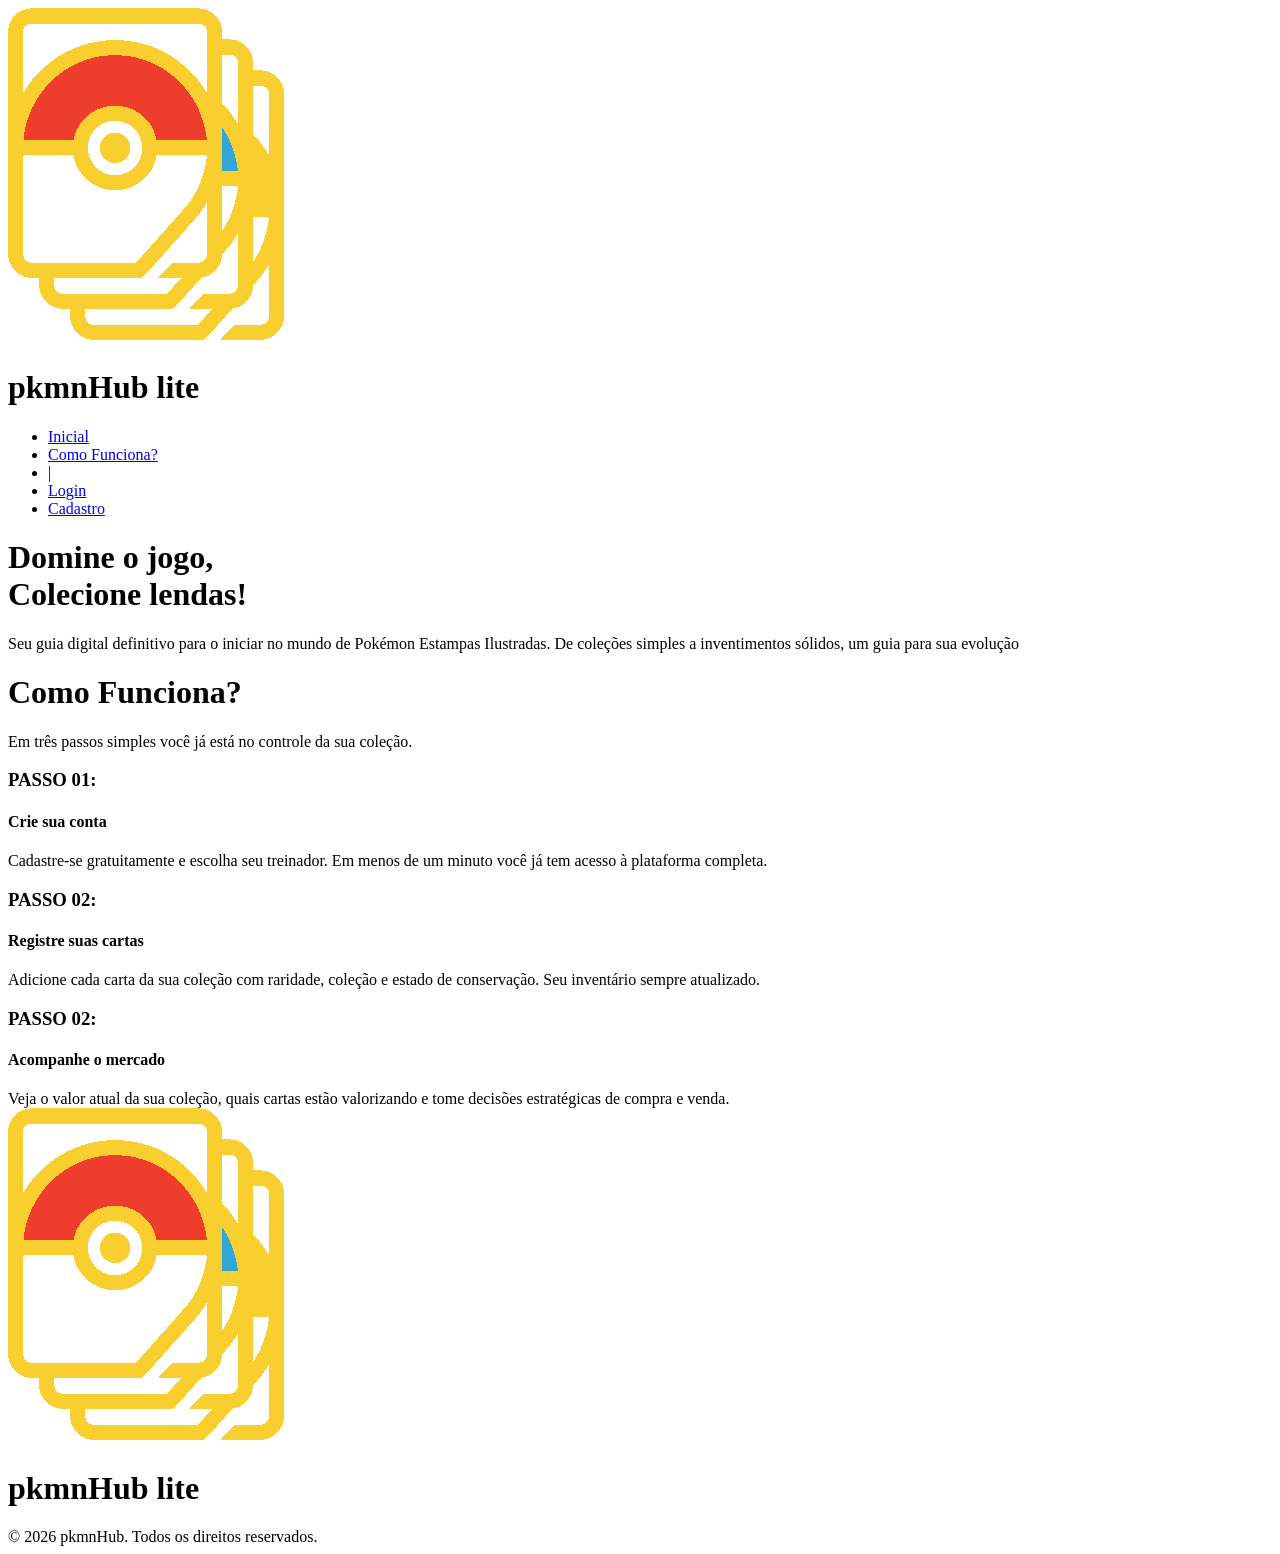
==== public/index.html @ 5f9d9ba3 "add: adaptando textos" ====
<!DOCTYPE html>
<html lang="en">

<head>
  <meta charset="UTF-8">
  <meta http-equiv="X-UA-Compatible" content="IE=edge">
  <meta name="viewport" content="width=device-width, initial-scale=1.0">

  <title>AquaTech | Página Inicial</title>

  <script src="./js/sessao.js"></script>

  <link rel="stylesheet" href="./css/estilo.css">
  <link rel="icon" href="./assets/icon/favicon2.ico">
  <link rel="preconnect" href="https://fonts.gstatic.com">
</head>

<body>
  <div class="header">
    <div class="container">
      <div class="logo">
        <img src="./assets/imgs/main/logo2.png" alt="">
        <h1 class="titulo">pkmnHub lite</h1>
      </div>
      <ul class="navbar">
        <li class="agora">
          <a href="#">Inicial</a>
        </li>
        <li>
          <a href="simulador.html">Como Funciona?</a>
        </li>
        <li>|</li>
        <li>
          <a href="login.html">Login</a>
        </li>
        <li>
          <a href="cadastro.html">Cadastro</a>
        </li>
      </ul>
    </div>
  </div>

  <div class="banner">
    <div class="container">
      <div class="titulo-banner">
        <h1>Domine o jogo, <br><span class="ballet">Colecione</span> lendas!</h1>
        <p>Seu guia digital definitivo para o iniciar no mundo de Pokémon Estampas Ilustradas.
          De coleções simples a inventimentos sólidos, um guia para sua evolução</p>
      </div>
    </div>
  </div>

  <div class="social">
    <h1>Como <span class="ballet">Funciona?</span></h1>
    <p>Em três passos simples você já está no controle da sua coleção.</p>
    <div class="container">
      <div class="box">
        <h3>PASSO 01:</h3>
        <h4>Crie sua conta</h4>
        <span>Cadastre-se gratuitamente e escolha seu treinador. Em menos de um minuto você já tem acesso à plataforma
          completa.</span>
      </div>
      <div class="box">
        <h3>PASSO 02:</h3>
        <h4>Registre suas cartas</h4>
        <span>Adicione cada carta da sua coleção com raridade, coleção e estado de conservação. Seu inventário sempre
          atualizado.</span>
      </div>
      <div class="box">
        <h3>PASSO 02:</h3>
        <h4>Acompanhe o mercado</h4>
        <span>Veja o valor atual da sua coleção, quais cartas estão valorizando e tome decisões estratégicas de compra e
          venda.</span>
      </div>
    </div>
  </div>

  <div class="footer">


    <div class="container">
      <div class="logo">
        <img src="./assets/imgs/main/logo2.png" alt="">
        <h1 class="titulo">pkmnHub lite</h1>
      </div>
      <span>© 2026 pkmnHub. Todos os direitos reservados.</span>
    </div>
  </div>
</body>

</html>
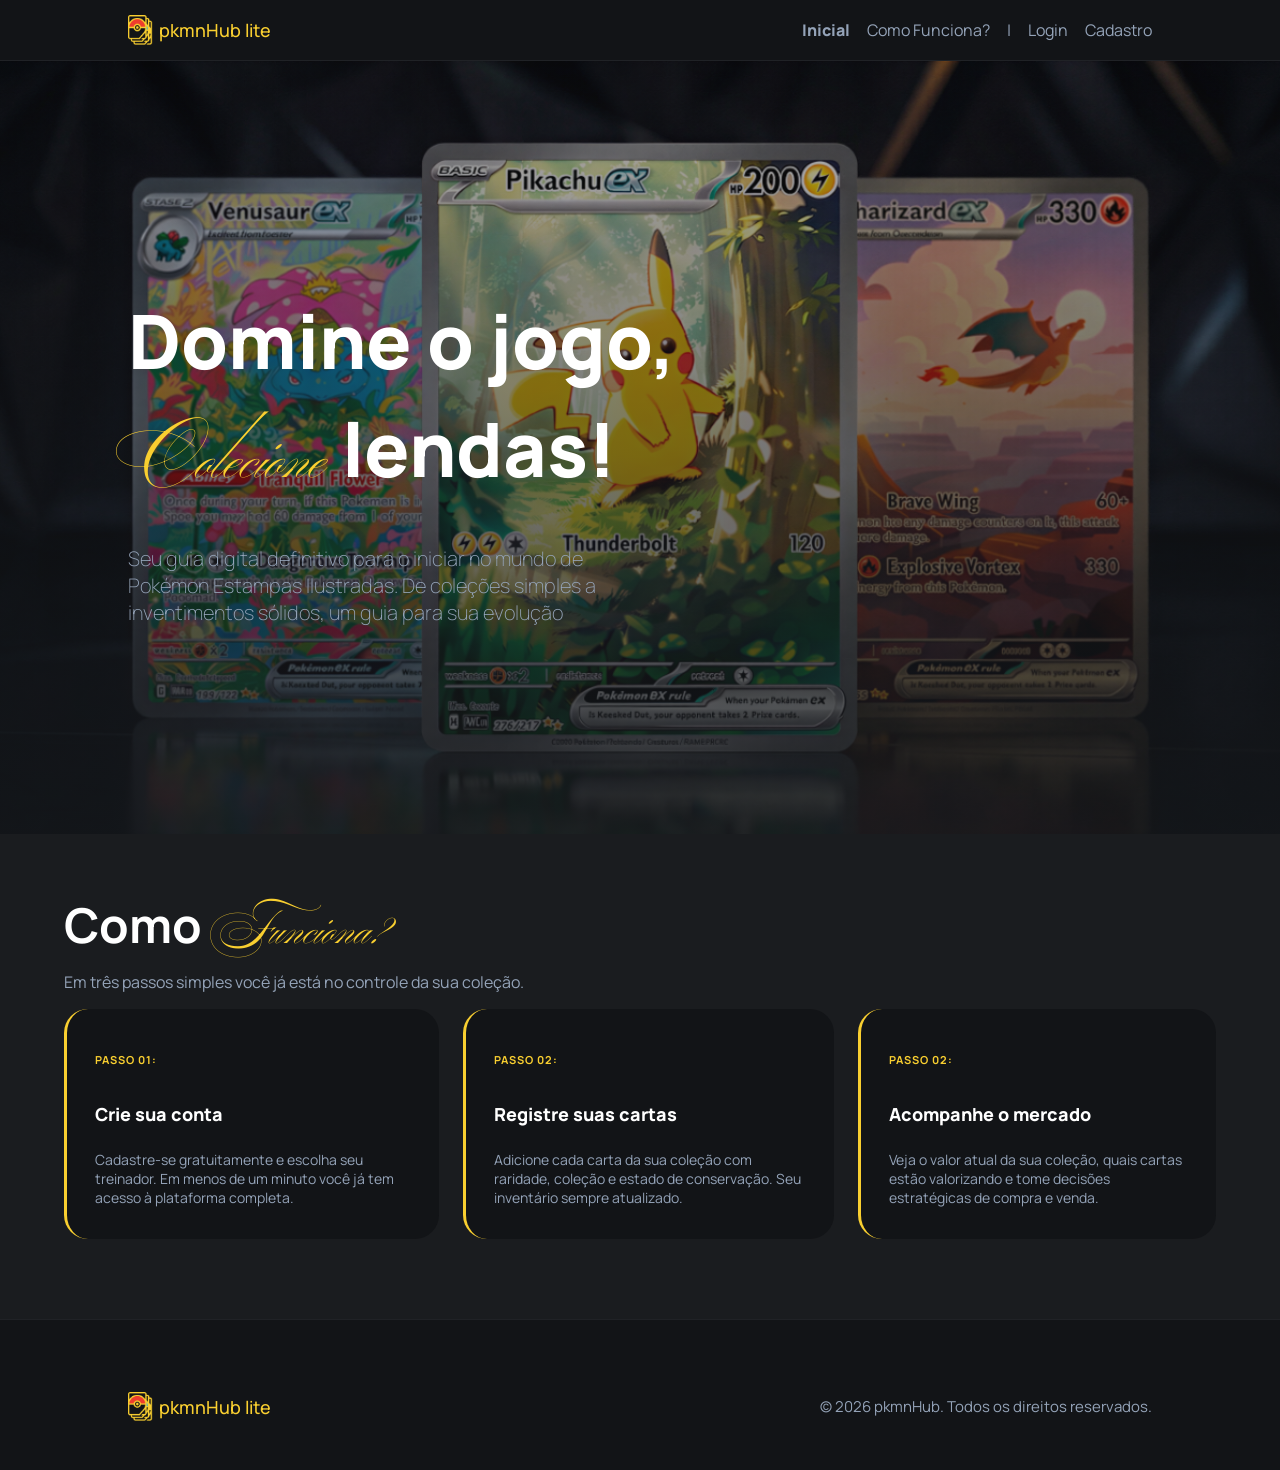
==== commit 3b98eaa7: "add: adequação do front-end para o tema" ====
--- a/public/index.html
+++ b/public/index.html
@@ -76,8 +76,6 @@
   </div>
 
   <div class="footer">
-
-
     <div class="container">
       <div class="logo">
         <img src="./assets/imgs/main/logo2.png" alt="">
--- a/public/css/estilo.css
+++ b/public/css/estilo.css
@@ -0,0 +1,464 @@
+@import url('https://fonts.googleapis.com/css2?family=Barlow:ital,wght@0,100;0,200;0,300;0,400;0,500;0,600;0,700;0,800;0,900;1,100;1,200;1,300;1,400;1,500;1,600;1,700;1,800;1,900&display=swap');
+
+@font-face {
+    font-family: 'Ballet';
+    src: url(../assets/fonts/Ballet/Ballet-Regular-VariableFont_opsz.ttf);
+    font-weight: 100 900;
+    font-style: normal;
+}
+
+@font-face {
+    font-family: 'Manrope';
+    src: url(../assets/fonts/Manrope/Manrope-VariableFont_wght.ttf);
+    font-weight: 100 900;
+    font-style: normal;
+}
+
+@font-face {
+    font-family: 'NotoSerif';
+    src: url(../assets/fonts/Noto_Serif/NotoSerif-VariableFont_wdth\,wght.ttf);
+    font-weight: 100 900;
+    font-style: normal;
+}
+
+.ballet {
+  font-family: 'Ballet', sans-serif;
+  color: #F9CF30;
+}
+
+body {
+  margin: 0;
+  padding: 0;
+  font-family: 'Manrope', sans-serif;
+  background-color: #121417;
+}
+
+:root {
+  --tamanho-header: 60px;
+  --tamanho-banner: calc(100vh - var(--tamanho-header) - var(--tamanho-footer) - 2px);
+  --tamanho-simulador: calc(100vh - var(--tamanho-header) - var(--tamanho-footer) - 2px);
+  --tamanho-login: calc(100vh - var(--tamanho-header) - var(--tamanho-footer) - 2px);
+  --tamanho-footer: 65px;
+}
+
+.container {
+  display: flex;
+  width: 80%;
+  margin: auto;
+}
+
+.header {
+  height: var(--tamanho-header);
+  border-bottom: 1px solid #202226;
+}
+
+.header .container {
+  justify-content: space-between;
+  align-items: center;
+  height: 100%;
+}
+
+.header a {
+  text-decoration: none;
+  color: #94a3b8;
+}
+
+.header img {
+  width: 25px;
+}
+
+.logo {
+  display: flex;
+    align-items: center;
+    gap: 6px;
+    font-weight: bold;
+}
+
+.logo img {
+  width: 25px;
+}
+
+.agora {
+  font-weight: 800;
+
+}
+
+.navbar {
+  width: 350px;
+  display: flex;
+  align-items: flex-end;
+  justify-content: space-between;
+  list-style: none;
+  color: #94a3b8;
+}
+
+.titulo {
+  color: #F9CF30;
+  width: fit-content;
+  font-weight: 500;
+  font-size: 18px;
+}
+
+.header h1 {
+  margin: 0;
+}
+
+/* BANNER */
+
+.banner {
+  height: var(--tamanho-banner);
+  color: white;
+  background-image: linear-gradient(#12141750, #16191dd0), url(../assets/imgs/main/background_home.webp);
+  background-size: cover;
+  background-position: center;
+}
+
+.banner .container {
+  justify-content: flex-start;
+  align-items: center;
+  height: 100%;
+}
+
+.banner .container p {
+  width: 50%;
+  margin: 0;
+  padding: 0;
+}
+
+.banner .container span {
+  font-weight: 800;
+}
+
+.titulo-banner h1 {
+  color: #ffffff;
+  width: fit-content;
+  font-weight: 900;
+  font-size: 75px;
+  margin: 20px 0 10px 0;
+}
+
+.titulo-banner p {
+  color: #94a3b8;
+  font-weight: 200;
+  font-size: 20px;
+  margin-bottom: 30px;
+}
+
+/* MISSÃO VISÃO VALORES */
+
+.social {
+  background-color: #1a1c1f;
+  display: flex;
+  flex-direction: column;
+  align-items: flex-start;
+  padding: 80px 5%;
+}
+
+.social h1 {
+  font-size: 3rem;
+  color: #fff;
+  font-weight: bold;
+  margin-bottom: -25px;
+  margin-top: -25px;
+}
+
+.social p {
+  color: #94a3b8;
+}
+
+
+.social .container {
+  justify-content: center;
+  display: flex;
+  gap: 24px;
+  width: 100%;
+}
+
+.box img {
+  width: 170px;
+}
+
+.social .container .boxes {
+  display: flex;
+  justify-content: space-between;
+  width: 100%;
+  padding: 30px 0;
+}
+
+.boxes {
+  gap: 24px;
+}
+
+.social p {
+  text-align: center;
+}
+
+.box {
+  display: flex;
+  flex-direction: column;
+  align-items: flex-start;
+  background-color: #121417;
+  color: #fff;
+  border-radius: 24px;
+  padding: 32px 28px;
+  border-left: 3px solid #F9CF30;
+}
+
+.box h3 {
+  font-size: 11px;
+  font-weight: 700;
+  letter-spacing: 1px;
+  color: #F9CF30;
+}
+
+.box h4 {
+  font-size: 18px;
+  font-weight: 800;
+}
+
+.box span {
+  font-size: 14px;
+  color: #94a3b8;
+}
+
+
+/* FOOTER */
+
+.footer {
+  background-color: #121417;
+  border-top: 1px solid #202226;
+  height: 150px;
+  color: #fff;
+  display: flex;
+  font-size: 15px;
+  margin: 0;
+  padding: 0;
+  justify-content: center;
+}
+
+.footer .container {
+    display: flex;
+    justify-content: space-between;
+    align-items: center;
+    padding-top: 24px;
+    flex-wrap: wrap;
+    gap: 10px;
+    color: #94a3b8;
+    margin: 0;
+}
+
+.footer .container .version {
+  font-size: 12px;
+}
+
+/* LOGIN */
+
+.login {
+  height: var(--tamanho-login);
+  background-image: linear-gradient(#12141750, #16191dd0), url('../assets/imgs/main/background_home.webp');
+  background-size: cover;
+  background-position: center;
+}
+
+.login .container {
+  justify-content: center;
+  align-items: center;
+  height: 100%;
+}
+
+.card {
+  width: 50%;
+  background-color: #121417;
+  border-radius: 10px;
+  display: flex;
+  align-items: center;
+  justify-content: space-evenly;
+  color: #F9CF30;
+  flex-direction: column;
+  height: fit-content;
+  padding: 20px 0;
+}
+
+.card h2 {
+  margin: 0;
+  font-size: 30px;
+}
+
+.formulario {
+  display: flex;
+  height: 90%;
+  width: 80%;
+  justify-content: space-around;
+  flex-direction: column;
+}
+
+.formulario span {
+  font-size: 15px;
+  font-weight: 800;
+}
+
+.formulario input {
+    border: 1px solid #202226;
+  background-color: #1a1c1f;
+
+  text-align: center;
+  border-radius: 10px;
+  margin: 0;
+}
+
+.formulario select {
+  border: 1px solid #202226;
+  background-color: #1a1c1f;
+  color: gray;
+  height: 36px;
+  text-align: center;
+  border-radius: 10px;
+  margin: 0;
+}
+
+.campo {
+  display: flex;
+  flex-direction: column;
+  justify-content: start;
+  padding: 5px 0;
+}
+
+.botao {
+  cursor: pointer;
+  border: 0;
+  border-radius: 5px;
+  font-weight: 600;
+  font-size: 18px;
+  color: #121417;
+  background-color: #F9CF30;
+  width: 120px;
+  height: 30px;
+  align-self: center;
+  margin-top: 20px;
+}
+
+.loading-div {
+  width: 50px;
+  display: none;
+}
+
+.loading-div img {
+  height: 50px;
+  width: 50px;
+}
+
+#div_erros_login {
+  display: none
+}
+
+/* FORMULARIO */
+
+.alerta_erro{
+  display: flex;
+  justify-content: flex-end;
+}
+
+.card_erro {
+  display: none;
+  background-color: #fff;
+  color: black;
+  width: 230px;
+  position: fixed;
+  border-radius: 4px;
+  border: #ED145B 3px solid;
+  padding: 10px;
+  margin-right: 10%;
+}
+
+.card_erro #mensagem_erro{
+  font-weight: 500;
+  font-size: 20px;
+}
+
+.formulario .tipo_campo {
+  font-size: 20px;
+  font-weight: 600 !important;
+}
+
+.formulario {
+  display: flex;
+  flex-direction: column;
+}
+
+input {
+  margin-bottom: 10px;
+  padding: 10px;
+  text-align: center;
+  border-radius: 10px;
+  color: #fff;
+}
+
+.loading-div {
+  width: 50px;
+  margin: auto;
+  display: none;
+}
+
+.loading-div img {
+  height: 50px;
+  width: 50px;
+}
+
+/* SIMULADOR */
+
+.simulador {
+  color: white;
+}
+
+.simulador .container {
+  flex-direction: column;
+  overflow: scroll; 
+  height: var(--tamanho-simulador);
+}
+
+/* ALERTA */
+
+#alerta {
+  position: absolute;
+  right: 0;
+  bottom: 0;
+}
+
+.mensagem-alarme {
+  background-color: white;
+  border-radius: 5px;
+  width: 300px;
+  height: 80px;
+  margin: 10px;
+  padding: 10px 0;
+  display: flex;
+  justify-content: space-evenly;
+  align-items: center;
+}
+
+.mensagem-alarme h3 {
+  font-size: 14px;
+  margin: 0;
+}
+
+.mensagem-alarme .informacao {
+  width: 66%;
+}
+
+.alarme-sino {
+  width: 48px;
+  height: 48px;
+  animation-name: bell;
+  animation-duration: 4s;
+  background-image: url('https://cdn-icons-png.flaticon.com/512/1157/1157000.png');
+  background-size: cover;
+  animation-iteration-count: infinite;
+}
+
+@keyframes bell {
+  0%   {transform: rotate(25deg)}
+  25%  {transform: rotate(-25deg)}
+  50%  {transform: rotate(25deg)}
+  75%  {transform: rotate(-25deg)}
+  100% {transform: rotate(25deg)}
+}
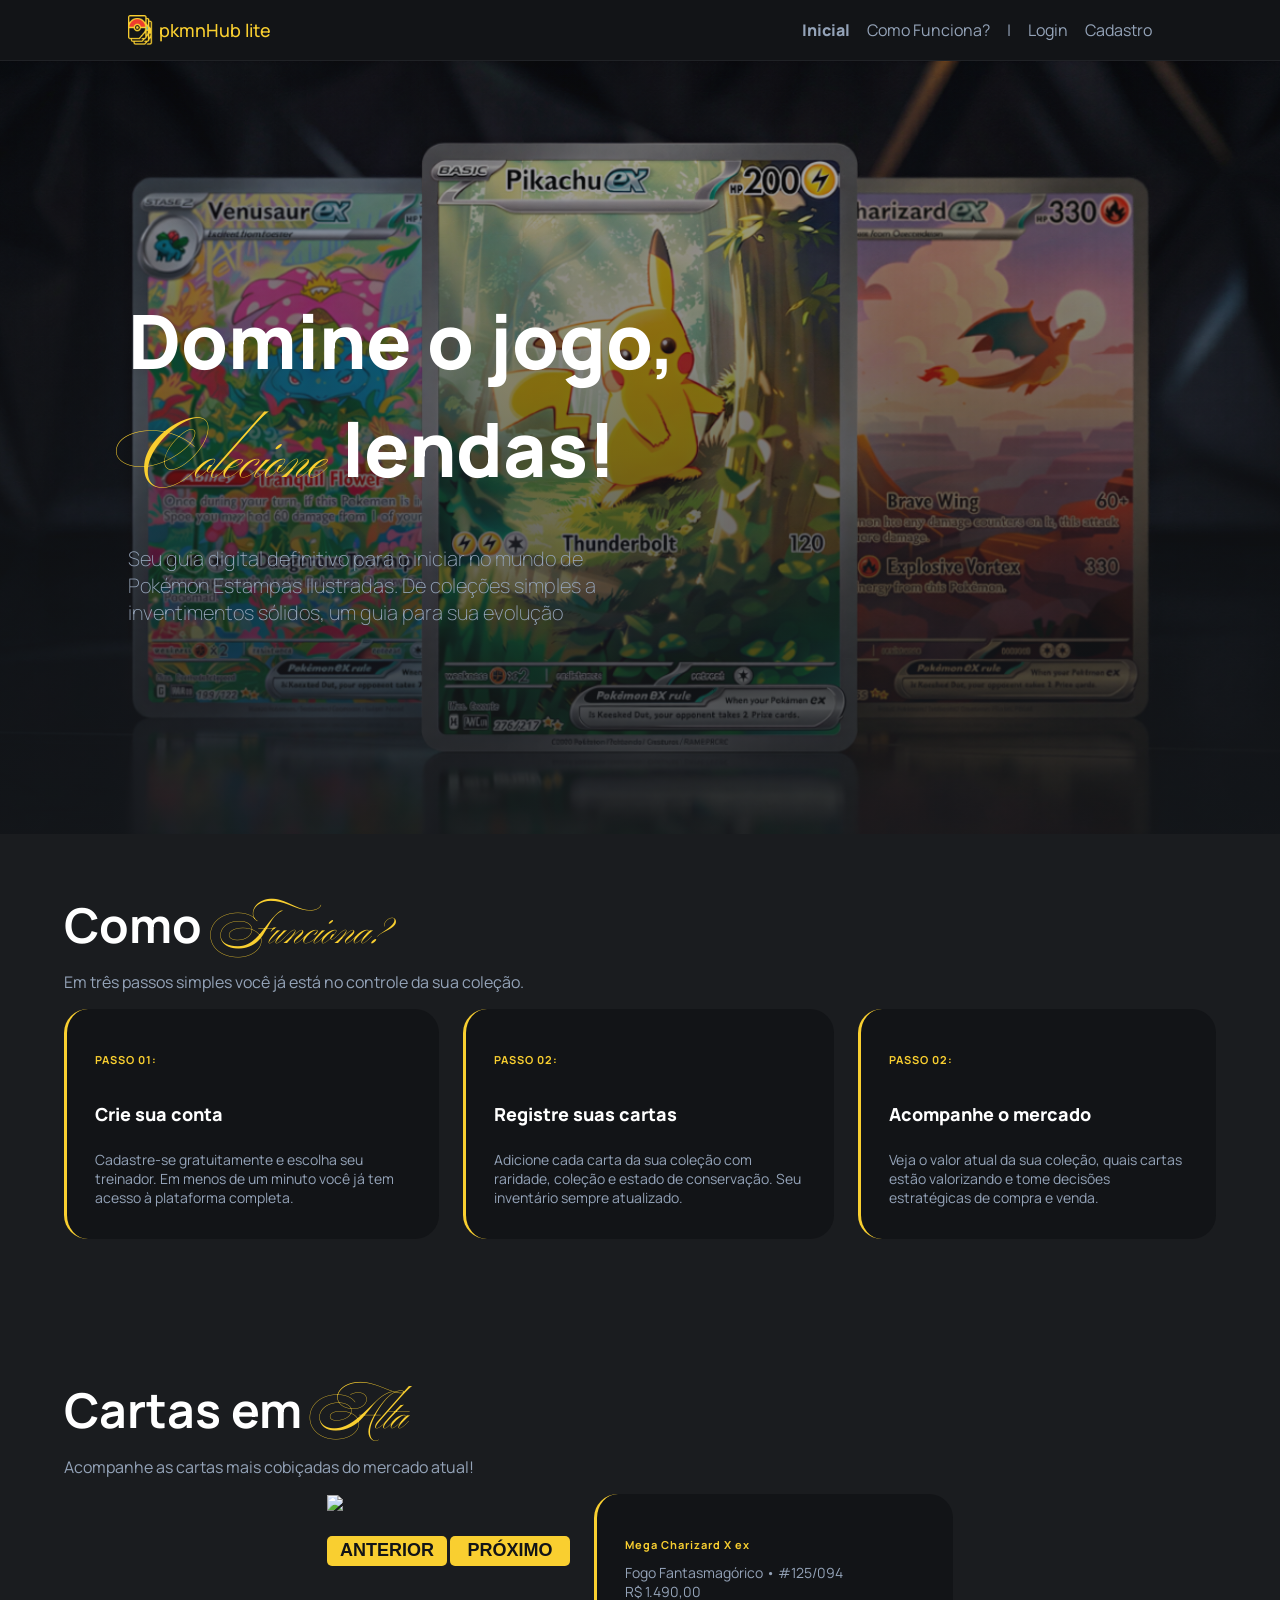
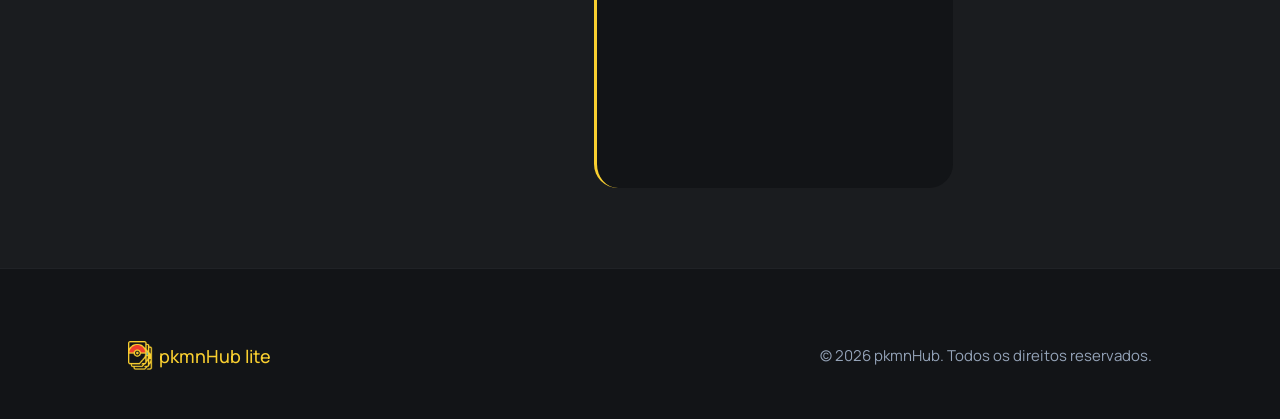
==== commit ab489783: "add: sessão de cartas em alta com carrossel e chartjs (mocado)" ====
--- a/public/index.html
+++ b/public/index.html
@@ -15,7 +15,7 @@
   <link rel="preconnect" href="https://fonts.gstatic.com">
 </head>
 
-<body>
+<body onload="renderizarGrafico()">
   <div class="header">
     <div class="container">
       <div class="logo">
@@ -75,6 +75,30 @@
     </div>
   </div>
 
+  <div class="social social--alternativo">
+    <h1>Cartas em <span class="ballet">Alta</span></h1>
+    <p>Acompanhe as cartas mais cobiçadas do mercado atual!</p>
+    <div class="container">
+      <div class="wrapper">
+        <img src="https://images.scrydex.com/pokemon/me2-125/large" style="width: 270px;">
+        <div class="row">
+          <button class="botao botao--destaque">ANTERIOR</button>
+          <button class="botao botao--destaque">PRÓXIMO</button>
+        </div>
+      </div>
+      <div class="box box--destaque">
+        <!-- <h3>PASSO 02:</h3> -->
+        <h3>Mega Charizard X ex</h3>
+        <span class="texto">Fogo Fantasmagórico • #125/094</span>
+        <span class="preco">R$ 1.490,00</span>
+
+        <div class="chart-wrapper">
+          <canvas id="myChart"></canvas>
+        </div>
+      </div>
+    </div>
+  </div>
+
   <div class="footer">
     <div class="container">
       <div class="logo">
@@ -86,4 +110,68 @@
   </div>
 </body>
 
-</html>+</html>
+
+<script src="https://cdn.jsdelivr.net/npm/chart.js"></script>
+
+<script>
+  let meuGraficoLinhas = null;
+  let labelsLinha = ['jan', 'fev', 'mar', 'abr', 'maio', 'jun'];
+  let dadoslinha = [804.98, 947.75, 1061.55, 1276.15, 1270.44, 1542.56];
+
+  let cartas = {
+    '1': {
+      'nome': 'Mega Charizard X ex',
+      'imagem': 'https://images.scrydex.com/pokemon/me2-125/large',
+      'historico': [804.98, 947.75, 1061.55, 1276.15, 1270.44, 1542.56],
+      'infos': 'Fogo Fantasmagórico • #125/094'
+    },
+
+
+  }
+
+  function renderizarGrafico() {
+    const ctx = document.getElementById('myChart').getContext('2d');
+    meuGraficoLinhas = new Chart(ctx, {
+      type: 'line',
+      data: {
+        labels: labelsLinha,
+        datasets: [{
+          label: 'Valor da Coleção',
+          data: dadoslinha,
+          borderColor: '#F9CF30',
+          tension: 0.5,
+          pointRadius: 0,
+          pointHoverRadius: 5,
+          borderWidth: 3
+        }]
+      },
+      options: {
+        responsive: true,
+        maintainAspectRatio: false,
+        interaction: { mode: 'index', intersect: false },
+        plugins: {
+          legend: {
+            display: true,
+            position: 'top',
+            align: 'end',
+            labels: { color: '#808fa5', usePointStyle: false, boxWidth: 4, boxHeight: 4 }
+          }
+        },
+        scales: {
+          x: { ticks: { color: '#808fa5' }, grid: { color: 'rgba(255,255,255,0.08)' } },
+          y: {
+            ticks: {
+              color: '#808fa5',
+              callback: function (value) { return 'R$ ' + value.toLocaleString('pt-BR'); }
+            },
+            grid: { color: 'rgba(255,255,255,0.08)' }
+          }
+        }
+      }
+    });
+  }
+
+  renderizarGrafico();
+
+</script>
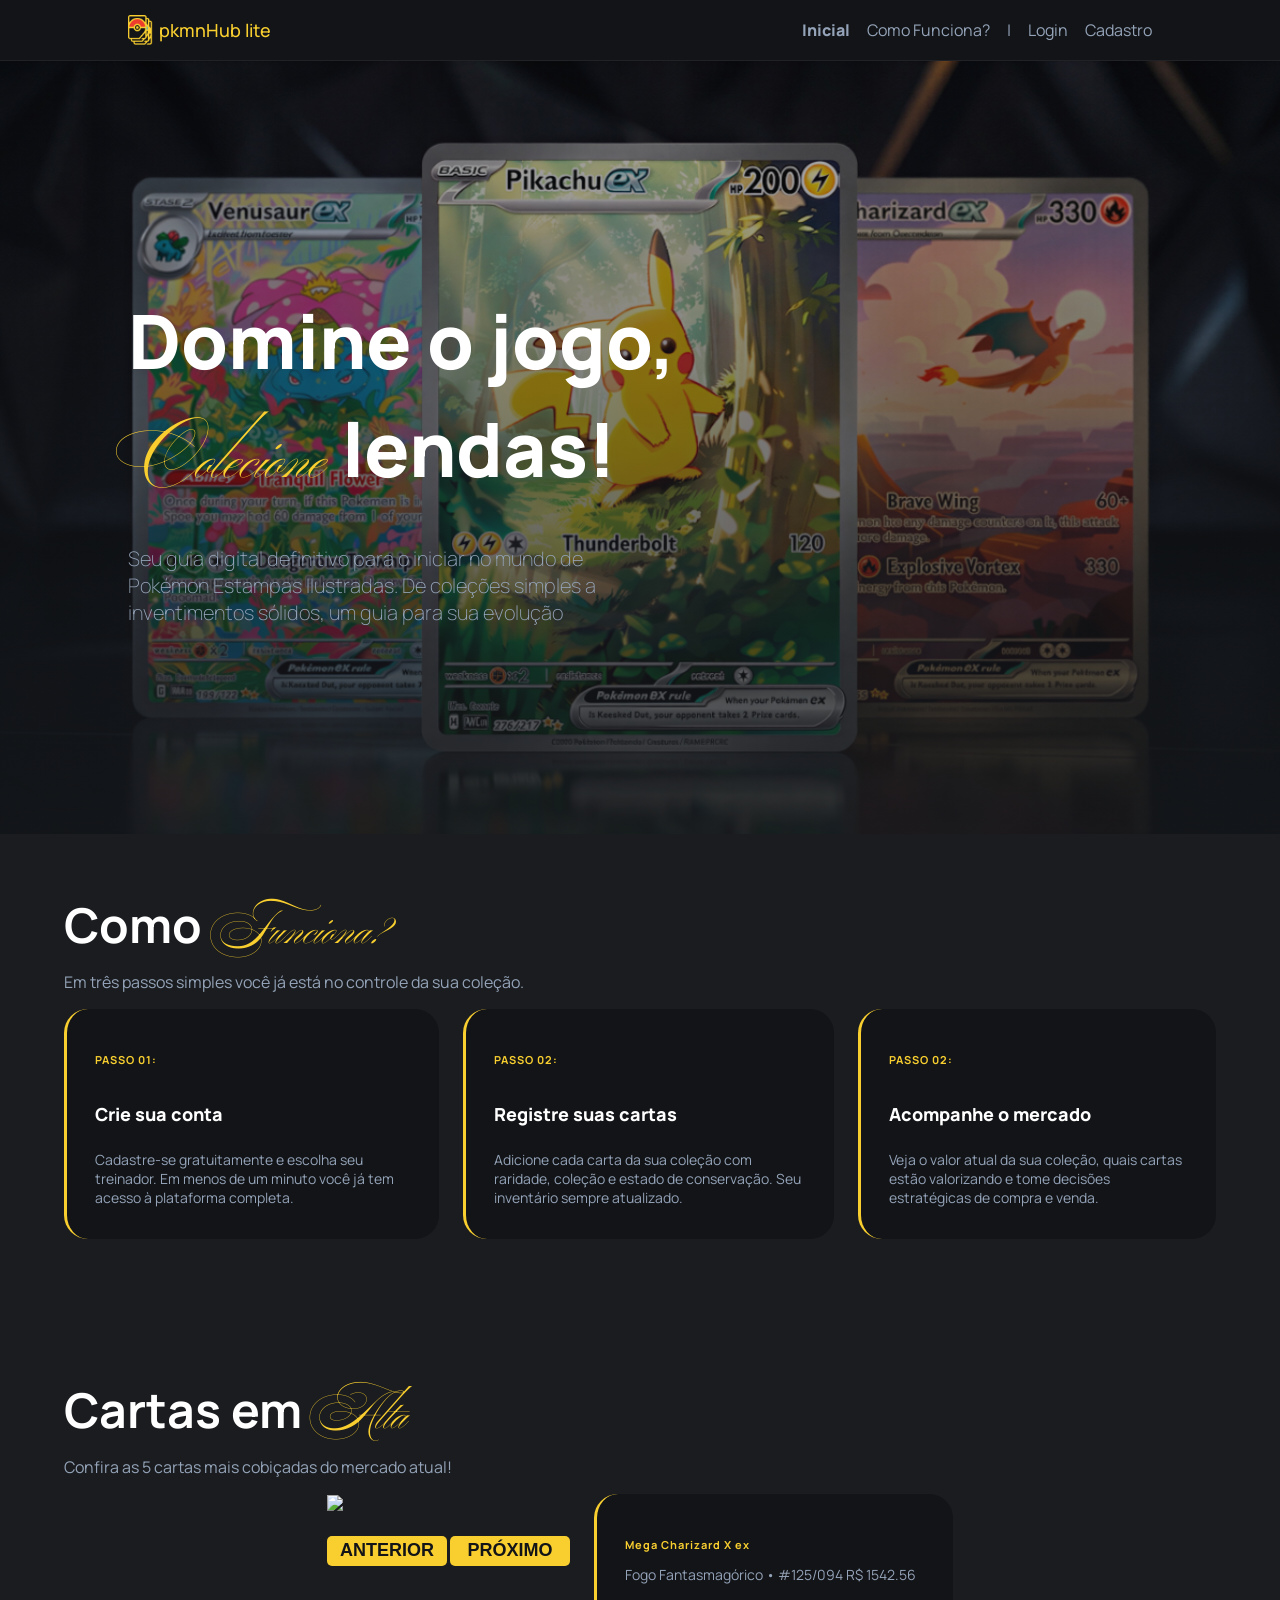
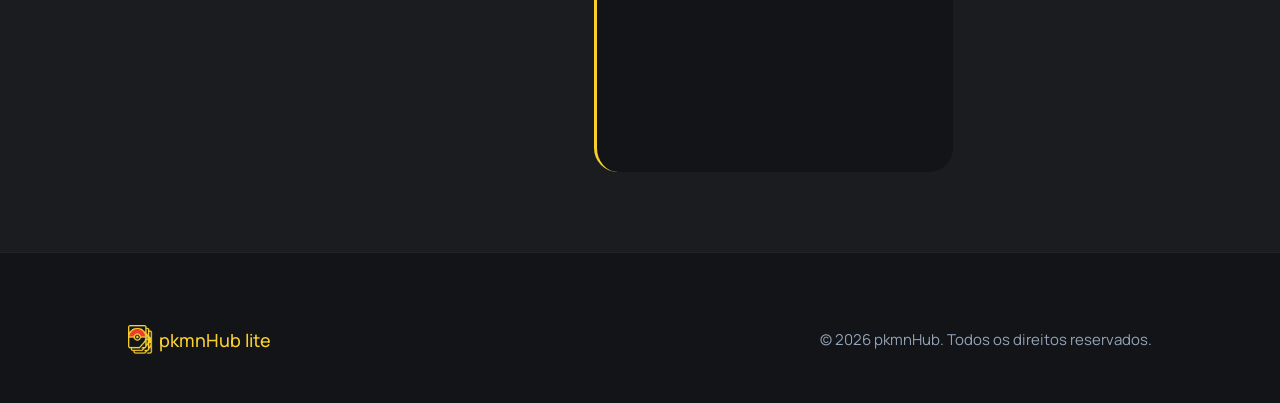
==== commit 8a8833dc: "fix: js index, gráfico e botões do carrossel funcionais" ====
--- a/public/index.html
+++ b/public/index.html
@@ -6,12 +6,12 @@
   <meta http-equiv="X-UA-Compatible" content="IE=edge">
   <meta name="viewport" content="width=device-width, initial-scale=1.0">
 
-  <title>AquaTech | Página Inicial</title>
+  <title>pkmnHub lite | Página Inicial</title>
 
   <script src="./js/sessao.js"></script>
 
   <link rel="stylesheet" href="./css/estilo.css">
-  <link rel="icon" href="./assets/icon/favicon2.ico">
+  <link rel="icon" href="./assets/imgs/main/logo2.png">
   <link rel="preconnect" href="https://fonts.gstatic.com">
 </head>
 
@@ -53,23 +53,29 @@
   <div class="social">
     <h1>Como <span class="ballet">Funciona?</span></h1>
     <p>Em três passos simples você já está no controle da sua coleção.</p>
+    <div class="line"></div>
     <div class="container">
       <div class="box">
-        <h3>PASSO 01:</h3>
+        <h3 class="passo">PASSO 01:</h3>
         <h4>Crie sua conta</h4>
-        <span>Cadastre-se gratuitamente e escolha seu treinador. Em menos de um minuto você já tem acesso à plataforma
+        <span class="texto">Cadastre-se gratuitamente e escolha seu treinador. Em menos de um minuto você já tem acesso
+          à plataforma
           completa.</span>
       </div>
+
       <div class="box">
-        <h3>PASSO 02:</h3>
+        <h3 class="passo">PASSO 02:</h3>
         <h4>Registre suas cartas</h4>
-        <span>Adicione cada carta da sua coleção com raridade, coleção e estado de conservação. Seu inventário sempre
+        <span class="texto">Adicione cada carta da sua coleção com raridade, coleção e estado de conservação. Seu
+          inventário sempre
           atualizado.</span>
       </div>
+
       <div class="box">
-        <h3>PASSO 02:</h3>
+        <h3 class="passo">PASSO 02:</h3>
         <h4>Acompanhe o mercado</h4>
-        <span>Veja o valor atual da sua coleção, quais cartas estão valorizando e tome decisões estratégicas de compra e
+        <span class="texto">Veja o valor atual da sua coleção, quais cartas estão valorizando e tome decisões
+          estratégicas de compra e
           venda.</span>
       </div>
     </div>
@@ -77,20 +83,25 @@
 
   <div class="social social--alternativo">
     <h1>Cartas em <span class="ballet">Alta</span></h1>
-    <p>Acompanhe as cartas mais cobiçadas do mercado atual!</p>
+    <p>Confira as 5 cartas mais cobiçadas do mercado atual!</p>
+    <div class="line"></div>
     <div class="container">
       <div class="wrapper">
-        <img src="https://images.scrydex.com/pokemon/me2-125/large" style="width: 270px;">
+        <img id="destaque_imagem" src="https://images.scrydex.com/pokemon/me2-125/large" style="width: 270px;">
+        <div class="row" id="destaque_posicao" style="width: fit-content;">
+        </div>
         <div class="row">
-          <button class="botao botao--destaque">ANTERIOR</button>
-          <button class="botao botao--destaque">PRÓXIMO</button>
-        </div>
-      </div>
+          <button class="botao botao--destaque" onclick="destaqueAnterior()">ANTERIOR</button>
+          <button class="botao botao--destaque" onclick="proximoDestaque()">PRÓXIMO</button>
+        </div>
+      </div>
+
       <div class="box box--destaque">
-        <!-- <h3>PASSO 02:</h3> -->
-        <h3>Mega Charizard X ex</h3>
-        <span class="texto">Fogo Fantasmagórico • #125/094</span>
-        <span class="preco">R$ 1.490,00</span>
+        <div class="infos">
+          <h3 id="destaque_nome" class="nome-destaque"></h3>
+          <span id="destaque_info" class="texto"></span>
+          <span id="destaque_preco" class="preco"></span>
+        </div>
 
         <div class="chart-wrapper">
           <canvas id="myChart"></canvas>
@@ -102,7 +113,7 @@
   <div class="footer">
     <div class="container">
       <div class="logo">
-        <img src="./assets/imgs/main/logo2.png" alt="">
+        <img src="./assets/imgs/main/logo2.png">
         <h1 class="titulo">pkmnHub lite</h1>
       </div>
       <span>© 2026 pkmnHub. Todos os direitos reservados.</span>
@@ -115,30 +126,95 @@
 <script src="https://cdn.jsdelivr.net/npm/chart.js"></script>
 
 <script>
-  let meuGraficoLinhas = null;
-  let labelsLinha = ['jan', 'fev', 'mar', 'abr', 'maio', 'jun'];
-  let dadoslinha = [804.98, 947.75, 1061.55, 1276.15, 1270.44, 1542.56];
-
   let cartas = {
-    '1': {
+    '0': {
       'nome': 'Mega Charizard X ex',
       'imagem': 'https://images.scrydex.com/pokemon/me2-125/large',
       'historico': [804.98, 947.75, 1061.55, 1276.15, 1270.44, 1542.56],
-      'infos': 'Fogo Fantasmagórico • #125/094'
-    },
-
-
-  }
+      'infos': 'Fogo Fantasmagórico • #125/094',
+      'posicao': `
+          <div class="div-circulo div-circulo--ativo" onclick="destaqueEspecifico(0)"></div>
+          <div class="div-circulo" onclick="destaqueEspecifico(1)"></div>
+          <div class="div-circulo" onclick="destaqueEspecifico(2)"></div>
+          <div class="div-circulo" onclick="destaqueEspecifico(3)"></div>
+          <div class="div-circulo" onclick="destaqueEspecifico(4)"></div>`
+    },
+    '1': {
+      'nome': 'Eevee',
+      'imagem': 'https://images.scrydex.com/pokemon/sv6-188/large',
+      'historico': [195.46, 209.81, 227.2, 263.97, 336.74, 350.50],
+      'infos': 'Máscaras do Crepúsculo • #188/167',
+      'posicao': `
+          <div class="div-circulo" onclick="destaqueEspecifico(0)"></div>
+          <div class="div-circulo div-circulo--ativo" onclick="destaqueEspecifico(1)"></div>
+          <div class="div-circulo" onclick="destaqueEspecifico(2)"></div>
+          <div class="div-circulo" onclick="destaqueEspecifico(3)"></div>
+          <div class="div-circulo" onclick="destaqueEspecifico(4)"></div>`
+    },
+    '2': {
+      'nome': 'Psyduck',
+      'imagem': 'https://images.scrydex.com/pokemon/me2pt5-226/large',
+      'historico': [258.77, 148.75, 131.70, 158.64, 224.84, 229.00],
+      'infos': 'Heróis Excelsos • #226/217',
+      'posicao': `
+          <div class="div-circulo" onclick="destaqueEspecifico(0)"></div>
+          <div class="div-circulo" onclick="destaqueEspecifico(1)"></div>
+          <div class="div-circulo div-circulo--ativo" onclick="destaqueEspecifico(2)"></div>
+          <div class="div-circulo" onclick="destaqueEspecifico(3)"></div>
+          <div class="div-circulo" onclick="destaqueEspecifico(4)"></div>`
+    },
+    '3': {
+      'nome': 'Pikachu ex',
+      'imagem': 'https://images.scrydex.com/pokemon/me2pt5-276/large',
+      'historico': [1564.72, 1178.92, 1180.08, 2011.82, 3032.40, 2798.90],
+      'infos': 'Heróis Excelsos • #276/217',
+      'posicao': `
+          <div class="div-circulo" onclick="destaqueEspecifico(0)"></div>
+          <div class="div-circulo" onclick="destaqueEspecifico(1)"></div>
+          <div class="div-circulo" onclick="destaqueEspecifico(2)"></div>
+          <div class="div-circulo div-circulo--ativo" onclick="destaqueEspecifico(3)"></div>
+          <div class="div-circulo" onclick="destaqueEspecifico(4)"></div>`
+    },
+    '4': {
+      'nome': 'Mega Gengar ex',
+      'imagem': 'https://images.scrydex.com/pokemon/me2pt5-284/large',
+      'historico': [1783.20, 1816.39, 1149.16, 1770.07, 2462.38, 2499.90],
+      'infos': 'Heróis Excelsos • #284/217',
+      'posicao': `
+          <div class="div-circulo" onclick="destaqueEspecifico(0)"></div>
+          <div class="div-circulo" onclick="destaqueEspecifico(1)"></div>
+          <div class="div-circulo" onclick="destaqueEspecifico(2)"></div>
+          <div class="div-circulo" onclick="destaqueEspecifico(3)"></div>
+          <div class="div-circulo div-circulo--ativo" onclick="destaqueEspecifico(4)"></div>`
+    }
+  }
+
+  let graficoDestaque = null;
+  let contadorDestaque = 0;
+  let labelsLinha = ['jan', 'fev', 'mar', 'abr', 'maio', 'jun'];
 
   function renderizarGrafico() {
+    let cartaAtual = cartas[`${contadorDestaque}`];
+    document.getElementById('destaque_imagem').src = cartaAtual['imagem'];
+    document.getElementById('destaque_nome').innerHTML = cartaAtual['nome'];
+    document.getElementById('destaque_info').innerHTML = cartaAtual['infos'];
+    document.getElementById('destaque_posicao').innerHTML = cartaAtual['posicao'];
+
+    let ultimoPreco = cartaAtual['historico'][cartaAtual['historico'].length - 1];
+    document.getElementById('destaque_preco').innerHTML = 'R$ ' + ultimoPreco;
+
+    if (graficoDestaque) {
+      graficoDestaque.destroy();
+    }
+
     const ctx = document.getElementById('myChart').getContext('2d');
-    meuGraficoLinhas = new Chart(ctx, {
+    graficoDestaque = new Chart(ctx, {
       type: 'line',
       data: {
         labels: labelsLinha,
         datasets: [{
-          label: 'Valor da Coleção',
-          data: dadoslinha,
+          label: 'Valor de mercado:',
+          data: cartaAtual['historico'],
           borderColor: '#F9CF30',
           tension: 0.5,
           pointRadius: 0,
@@ -172,6 +248,26 @@
     });
   }
 
-  renderizarGrafico();
-
+  function destaqueAnterior() {
+    if (contadorDestaque == 0) {
+      contadorDestaque = 4;
+    } else {
+      contadorDestaque--;
+    }
+    renderizarGrafico();
+  }
+
+  function proximoDestaque() {
+    if (contadorDestaque == 4) {
+      contadorDestaque = 0;
+    } else {
+      contadorDestaque++;
+    }
+    renderizarGrafico();
+  }
+
+  function destaqueEspecifico(numero) {
+    contadorDestaque = numero;
+    renderizarGrafico();
+  }
 </script>
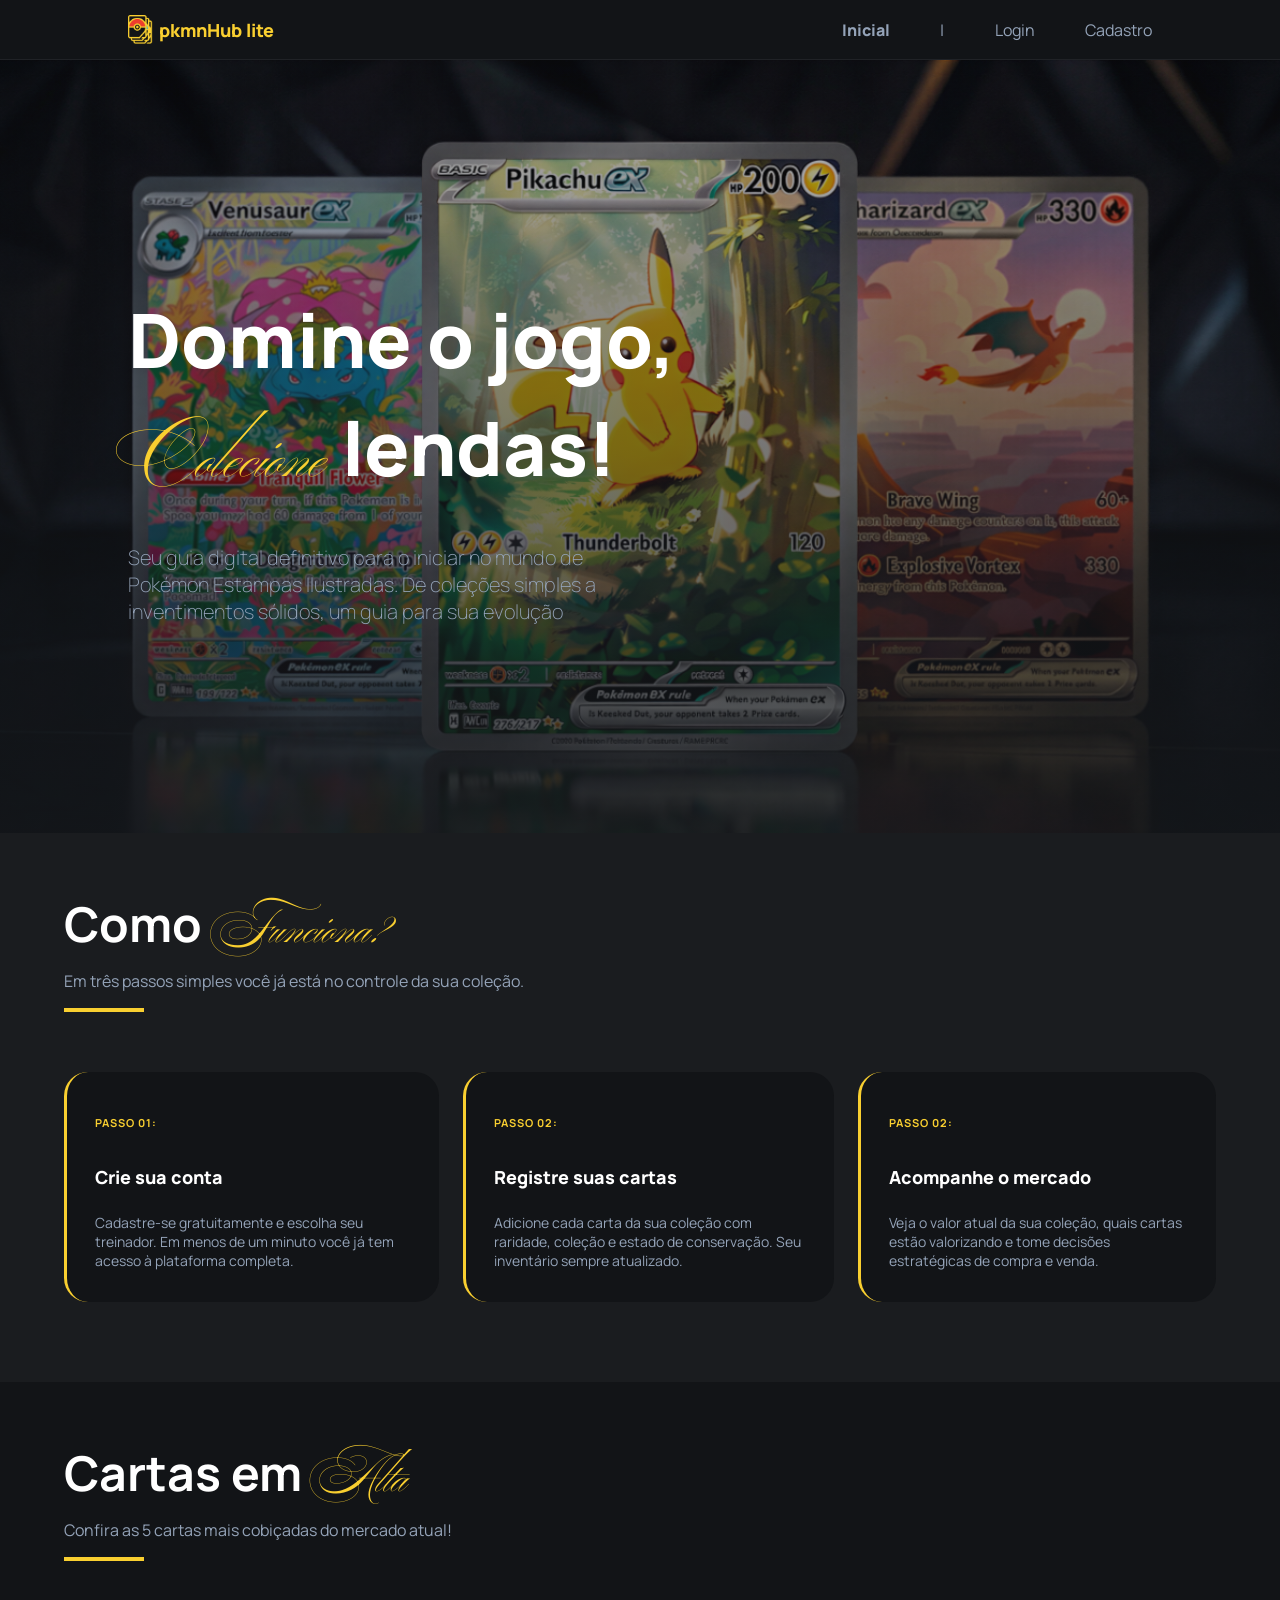
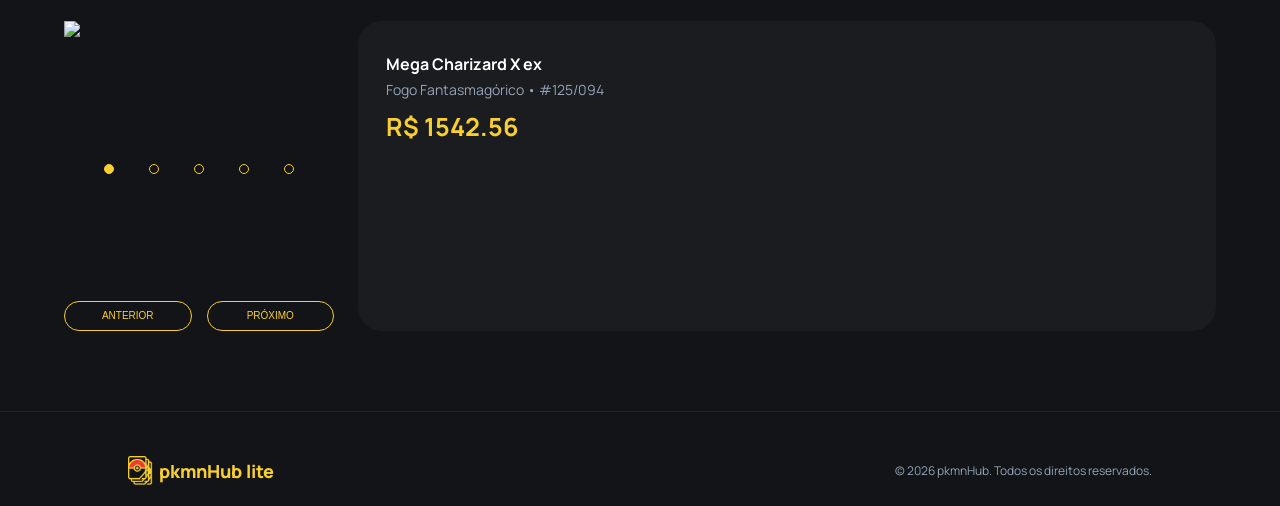
==== commit 4800bf99: "del: removida página de simulador" ====
--- a/public/index.html
+++ b/public/index.html
@@ -25,9 +25,6 @@
       <ul class="navbar">
         <li class="agora">
           <a href="#">Inicial</a>
-        </li>
-        <li>
-          <a href="simulador.html">Como Funciona?</a>
         </li>
         <li>|</li>
         <li>
--- a/public/css/estilo.css
+++ b/public/css/estilo.css
@@ -1,24 +1,29 @@
 @import url('https://fonts.googleapis.com/css2?family=Barlow:ital,wght@0,100;0,200;0,300;0,400;0,500;0,600;0,700;0,800;0,900;1,100;1,200;1,300;1,400;1,500;1,600;1,700;1,800;1,900&display=swap');
 
 @font-face {
-    font-family: 'Ballet';
-    src: url(../assets/fonts/Ballet/Ballet-Regular-VariableFont_opsz.ttf);
-    font-weight: 100 900;
-    font-style: normal;
+  font-family: 'Ballet';
+  src: url(../assets/fonts/Ballet/Ballet-Regular-VariableFont_opsz.ttf);
+  font-weight: 100 900;
+  font-style: normal;
 }
 
 @font-face {
-    font-family: 'Manrope';
-    src: url(../assets/fonts/Manrope/Manrope-VariableFont_wght.ttf);
-    font-weight: 100 900;
-    font-style: normal;
+  font-family: 'Manrope';
+  src: url(../assets/fonts/Manrope/Manrope-VariableFont_wght.ttf);
+  font-weight: 100 900;
+  font-style: normal;
 }
 
 @font-face {
-    font-family: 'NotoSerif';
-    src: url(../assets/fonts/Noto_Serif/NotoSerif-VariableFont_wdth\,wght.ttf);
-    font-weight: 100 900;
-    font-style: normal;
+  font-family: 'NotoSerif';
+  src: url(../assets/fonts/Noto_Serif/NotoSerif-VariableFont_wdth\,wght.ttf);
+  font-weight: 100 900;
+  font-style: normal;
+}
+
+* {
+  box-sizing: border-box;
+
 }
 
 .ballet {
@@ -47,6 +52,12 @@
   margin: auto;
 }
 
+.titulo-dashboard {
+  font-size: 150%;
+  font-weight: 900;
+  color: #fff;
+}
+
 .header {
   height: var(--tamanho-header);
   border-bottom: 1px solid #202226;
@@ -69,9 +80,9 @@
 
 .logo {
   display: flex;
-    align-items: center;
-    gap: 6px;
-    font-weight: bold;
+  align-items: center;
+  gap: 6px;
+  font-weight: bold;
 }
 
 .logo img {
@@ -95,7 +106,7 @@
 .titulo {
   color: #F9CF30;
   width: fit-content;
-  font-weight: 500;
+  font-weight: 900;
   font-size: 18px;
 }
 
@@ -154,6 +165,44 @@
   padding: 80px 5%;
 }
 
+.social--alternativo {
+  background-color: #121417;
+}
+
+.social--dash {
+  background-color: #121417;
+  height: 100vh;
+  padding: 0 30px;
+  justify-content: center;
+}
+
+.row {
+  display: flex;
+  gap: 15px;
+  justify-content: space-between;
+  width: 100%;
+}
+
+.wrapper {
+  display: flex;
+  flex-direction: column;
+  justify-content: space-between;
+  align-items: center;
+}
+
+.preco {
+  font-weight: bold;
+  color: #F9CF30;
+  font-size: 25px;
+  margin-top: 5px;
+}
+
+.chart-wrapper {
+  flex: 1;
+  width: 100%;
+  position: relative;
+}
+
 .social h1 {
   font-size: 3rem;
   color: #fff;
@@ -204,7 +253,29 @@
   border-left: 3px solid #F9CF30;
 }
 
-.box h3 {
+.infos {
+  display: flex;
+  flex-direction: column;
+  align-items: flex-start;
+  gap: 5px;
+}
+
+.box--destaque {
+  width: 100%;
+  background-color: #1a1c1f;
+  /* border-top: 3px solid #F9CF30; */
+  border-left: none;
+}
+
+.nome-destaque {
+  font-size: 16px;
+  margin: 0px 0;
+  white-space: nowrap;
+  overflow: hidden;
+  color: #fff;
+}
+
+.passo {
   font-size: 11px;
   font-weight: 700;
   letter-spacing: 1px;
@@ -216,7 +287,7 @@
   font-weight: 800;
 }
 
-.box span {
+.texto {
   font-size: 14px;
   color: #94a3b8;
 }
@@ -227,7 +298,7 @@
 .footer {
   background-color: #121417;
   border-top: 1px solid #202226;
-  height: 150px;
+  height: 95px;
   color: #fff;
   display: flex;
   font-size: 15px;
@@ -237,17 +308,17 @@
 }
 
 .footer .container {
-    display: flex;
-    justify-content: space-between;
-    align-items: center;
-    padding-top: 24px;
-    flex-wrap: wrap;
-    gap: 10px;
-    color: #94a3b8;
-    margin: 0;
-}
-
-.footer .container .version {
+  display: flex;
+  justify-content: space-between;
+  align-items: center;
+  padding-top: 24px;
+  flex-wrap: wrap;
+  gap: 10px;
+  color: #94a3b8;
+  margin: 0;
+}
+
+.footer .container {
   font-size: 12px;
 }
 
@@ -255,10 +326,64 @@
 
 .login {
   height: var(--tamanho-login);
-  background-image: linear-gradient(#12141750, #16191dd0), url('../assets/imgs/main/background_home.webp');
+  background-image: linear-gradient(#12141750, #16191dd0), url('../assets/imgs//pkmnOficial/pocket/pikachuPocket.webp');
   background-size: cover;
   background-position: center;
 }
+
+.formulario {
+  display: flex;
+  justify-content: center;
+  align-items: center;
+  flex-direction: column;
+  background-image: linear-gradient(#12141750, #16191dd0);
+}
+
+.imagem-login {
+  width: 100%;
+  height: 80vh;
+  background-size: cover;
+  background-position: center;
+  display: block;
+  border-radius: 20px;
+  background-image: linear-gradient(#12141720, #16191dd0), url('../assets/imgs/pkmnOficial/pocket/pikachuPocket.webp');
+  display: flex;
+  align-items: flex-end;
+  padding: 00px 45px;
+}
+
+.imagem-login--login {
+  background-image: linear-gradient(#12141720, #16191dd0), url('../assets/imgs/pkmnOficial/pocket/venuPocket.webp');
+}
+
+.imagem-login h1 {
+  color: #ffffff;
+  width: fit-content;
+  font-weight: 900;
+  font-size: 55px;
+  margin: 20px 0 10px 0;
+  font-weight: 700;
+}
+
+.wrapper-imagem {
+  width: 50%; 
+  display: flex; 
+  align-items: center; 
+  justify-content: center; 
+  padding: 25px; 
+  background-image: linear-gradient(#12141750, #16191d);
+}
+
+.titulo-formulario {
+  font-size: 35px;
+  font-weight: 900;
+  color: #fff;
+}
+
+.campos {
+  width: 50%;
+}
+
 
 .login .container {
   justify-content: center;
@@ -279,34 +404,54 @@
   padding: 20px 0;
 }
 
+.line {
+  width: 80px;
+  height: 4px;
+  background-color: #F9CF30;
+  margin-bottom: 60px;
+}
+
 .card h2 {
   margin: 0;
   font-size: 30px;
 }
 
-.formulario {
-  display: flex;
-  height: 90%;
-  width: 80%;
-  justify-content: space-around;
-  flex-direction: column;
-}
-
-.formulario span {
-  font-size: 15px;
+.campos span {
+  font-size: 10px;
   font-weight: 800;
-}
-
-.formulario input {
-    border: 1px solid #202226;
-  background-color: #1a1c1f;
-
-  text-align: center;
-  border-radius: 10px;
-  margin: 0;
-}
-
-.formulario select {
+  letter-spacing: 1px;
+  color: #94a3b8;
+  text-transform: uppercase;
+  margin-bottom: 6px;
+}
+
+.campos input {
+  width: 100%;
+  padding: 14px;
+  background: #1a1c1f;
+  border: 1px solid #1a1c1f;
+  border-radius: 8px;
+  color: #fff;
+  margin-bottom: 20px;
+  outline: none;
+}
+
+.campos-button {
+  width: 100%;
+  padding: 14px;
+  background: #F9CF30;
+  border: 1px solid #F9CF30;
+  border-radius: 25px;
+  color: #121417;
+  outline: none;
+
+  font-weight: 700;
+  font-size: 16px;
+  cursor: pointer;
+  margin-top: 10px;
+}
+
+.campos select {
   border: 1px solid #202226;
   background-color: #1a1c1f;
   color: gray;
@@ -326,17 +471,58 @@
 .botao {
   cursor: pointer;
   border: 0;
-  border-radius: 5px;
-  font-weight: 600;
-  font-size: 18px;
+  border-radius: 25px;
+  font-weight: 200;
+  font-size: 15px;
   color: #121417;
   background-color: #F9CF30;
-  width: 120px;
+  width: 48%;
   height: 30px;
   align-self: center;
   margin-top: 20px;
 }
 
+.botao--destaque {
+  font-weight: 200;
+  font-size: 10px;
+  width: 48%;
+  margin-top: 0;
+  background-color: transparent;
+  border: #F9CF30 1px solid;
+  color: #F9CF30;
+}
+
+.botao--sidebar {
+  font-weight: 200;
+  font-size: 15px;
+  width: 100%;
+  margin-top: 0;
+  background-color: transparent;
+  border: #F9CF30 1px solid;
+  color: #F9CF30;
+}
+
+.div-circulo {
+  cursor: pointer;
+  width: 10px !important;
+  height: 10px !important;
+  border-radius: 50% !important;
+  font-weight: 200;
+  margin: 10px;
+  background-color: transparent;
+  border: #F9CF30 1px solid;
+  color: #F9CF30;
+  display: flex;
+  align-items: center;
+  justify-content: center;
+}
+
+.div-circulo--ativo {
+  background-color: #F9CF30;
+  border: #F9CF30 1px solid;
+  color: #F9CF30;
+}
+
 .loading-div {
   width: 50px;
   display: none;
@@ -353,7 +539,7 @@
 
 /* FORMULARIO */
 
-.alerta_erro{
+.alerta_erro {
   display: flex;
   justify-content: flex-end;
 }
@@ -370,7 +556,7 @@
   margin-right: 10%;
 }
 
-.card_erro #mensagem_erro{
+.card_erro #mensagem_erro {
   font-weight: 500;
   font-size: 20px;
 }
@@ -383,14 +569,6 @@
 .formulario {
   display: flex;
   flex-direction: column;
-}
-
-input {
-  margin-bottom: 10px;
-  padding: 10px;
-  text-align: center;
-  border-radius: 10px;
-  color: #fff;
 }
 
 .loading-div {
@@ -412,7 +590,7 @@
 
 .simulador .container {
   flex-direction: column;
-  overflow: scroll; 
+  overflow: scroll;
   height: var(--tamanho-simulador);
 }
 
@@ -456,9 +634,23 @@
 }
 
 @keyframes bell {
-  0%   {transform: rotate(25deg)}
-  25%  {transform: rotate(-25deg)}
-  50%  {transform: rotate(25deg)}
-  75%  {transform: rotate(-25deg)}
-  100% {transform: rotate(25deg)}
+  0% {
+    transform: rotate(25deg)
+  }
+
+  25% {
+    transform: rotate(-25deg)
+  }
+
+  50% {
+    transform: rotate(25deg)
+  }
+
+  75% {
+    transform: rotate(-25deg)
+  }
+
+  100% {
+    transform: rotate(25deg)
+  }
 }
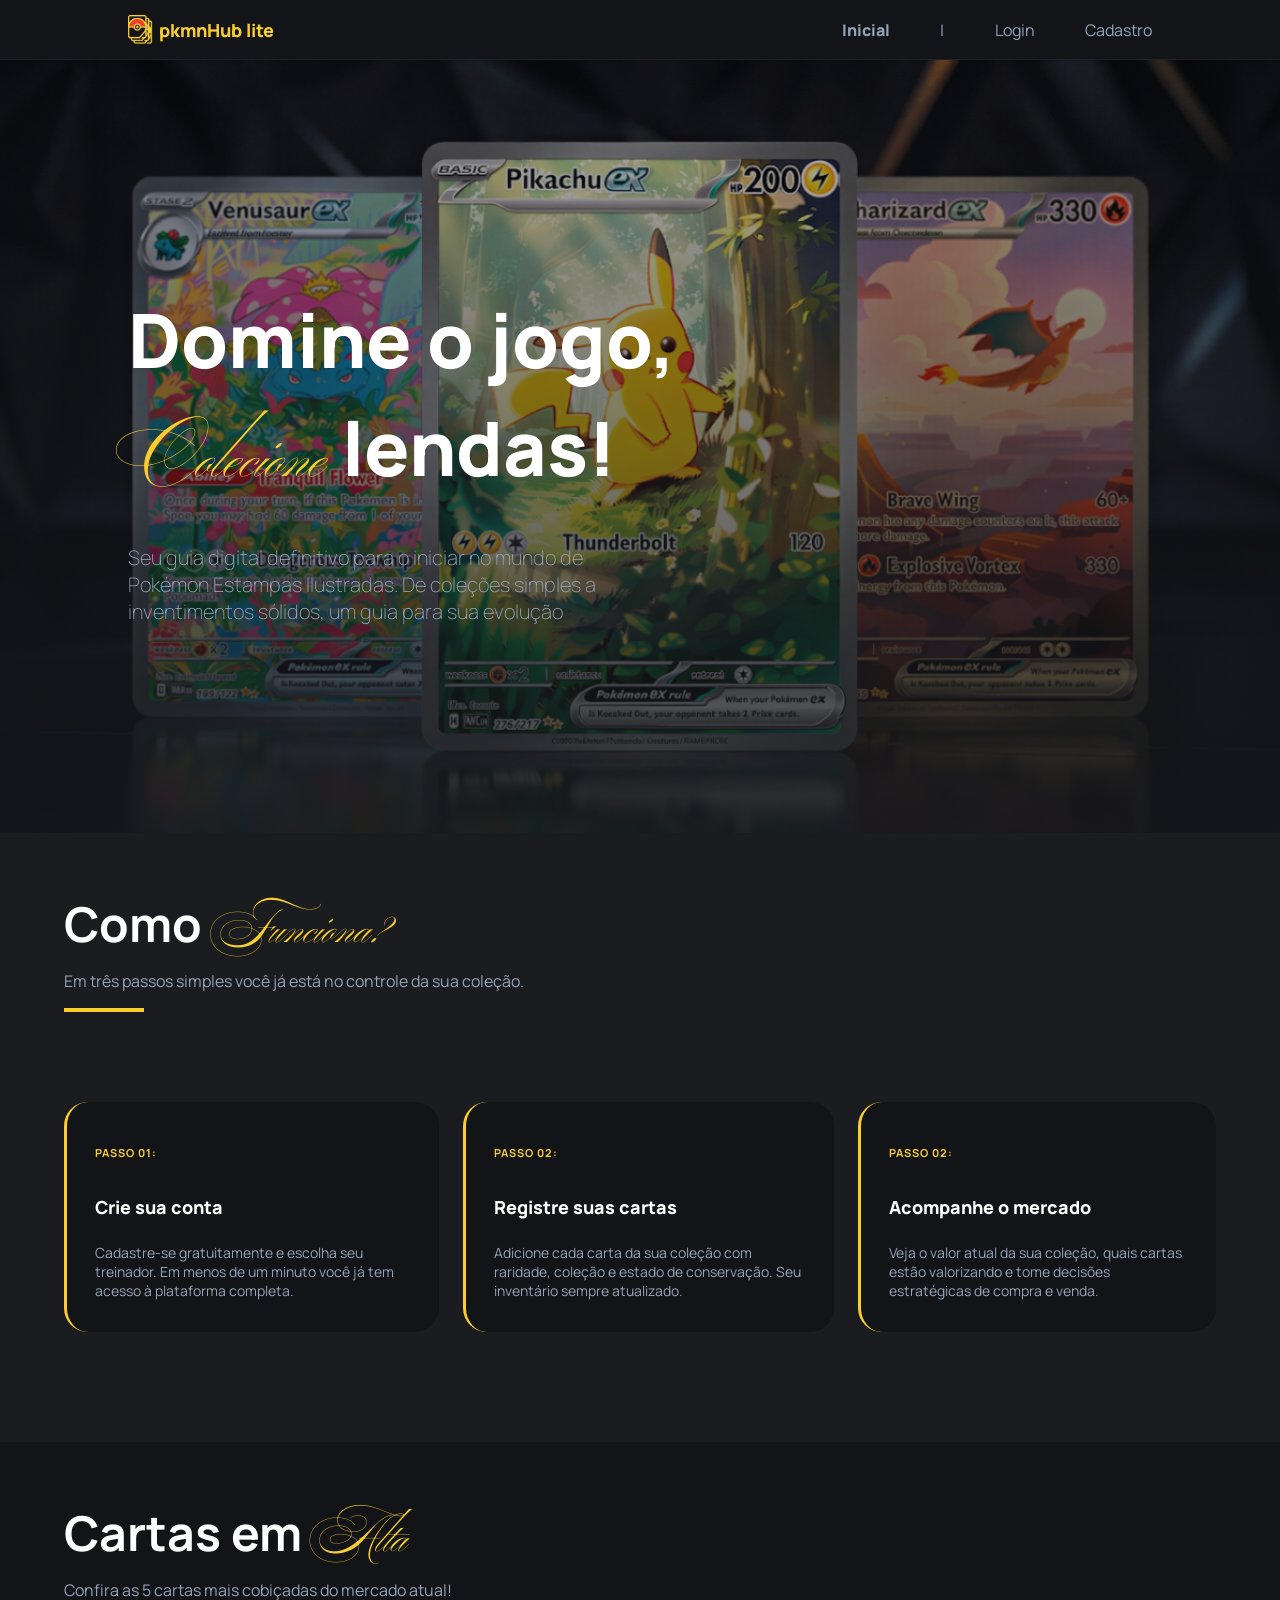
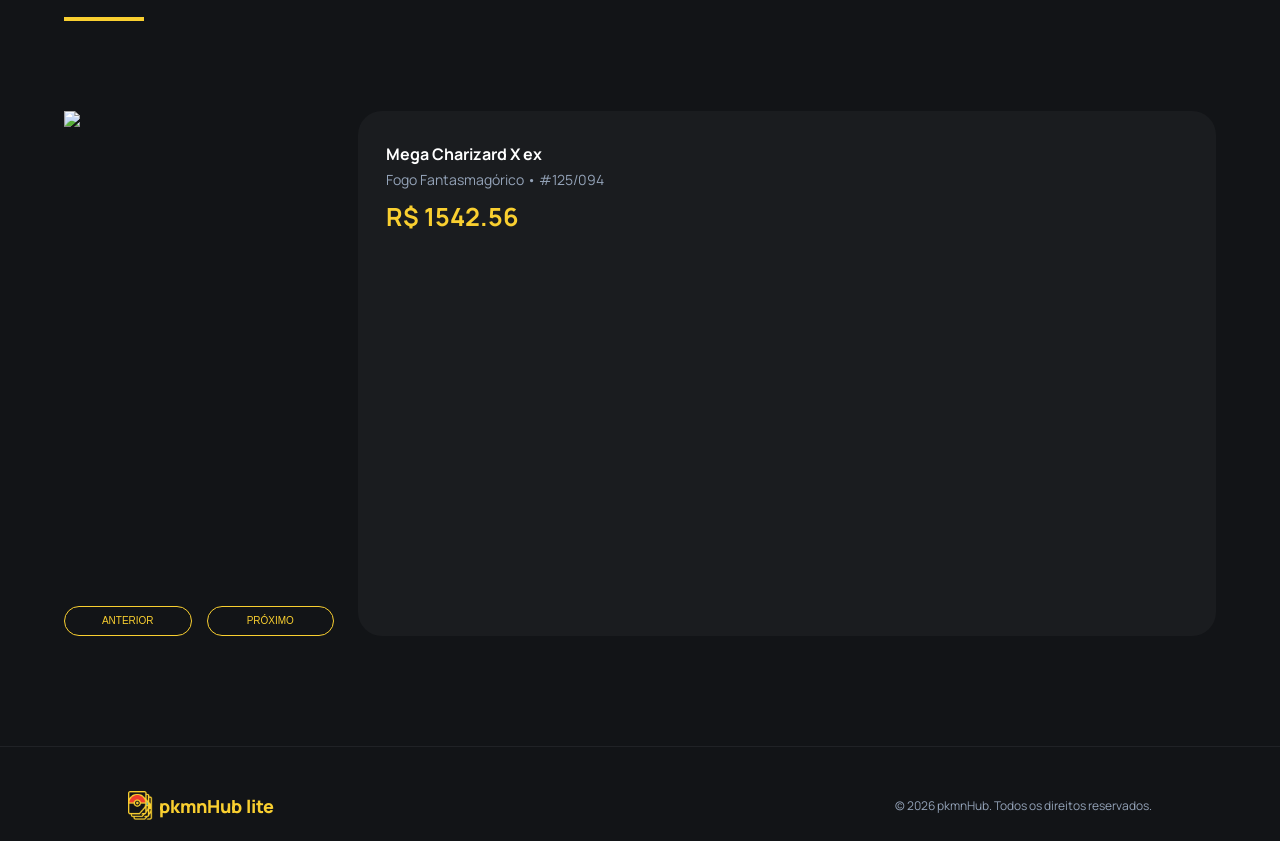
==== commit 03029e5c: "fix: removendo itens inutilizados (front-end)" ====
--- a/public/index.html
+++ b/public/index.html
@@ -6,13 +6,12 @@
   <meta http-equiv="X-UA-Compatible" content="IE=edge">
   <meta name="viewport" content="width=device-width, initial-scale=1.0">
 
-  <title>pkmnHub lite | Página Inicial</title>
+  <title>pkmnHub_lite | Página Inicial</title>
 
   <script src="./js/sessao.js"></script>
 
   <link rel="stylesheet" href="./css/estilo.css">
   <link rel="icon" href="./assets/imgs/main/logo2.png">
-  <link rel="preconnect" href="https://fonts.gstatic.com">
 </head>
 
 <body onload="renderizarGrafico()">
@@ -188,7 +187,7 @@
 
   let graficoDestaque = null;
   let contadorDestaque = 0;
-  let labelsLinha = ['jan', 'fev', 'mar', 'abr', 'maio', 'jun'];
+  let labelsLinha = ['Janeiro', 'Fevereiro', 'Março', 'Abril', 'Maio', 'Junho'];
 
   function renderizarGrafico() {
     let cartaAtual = cartas[`${contadorDestaque}`];
--- a/public/css/estilo.css
+++ b/public/css/estilo.css
@@ -23,7 +23,7 @@
 
 * {
   box-sizing: border-box;
-
+  text-decoration: none;
 }
 
 .ballet {
@@ -183,11 +183,42 @@
   width: 100%;
 }
 
+.row img {
+  width: 13%;
+  height: 13%;
+
+  border-radius: 50%;
+  cursor: pointer;
+}
+
+a img {
+  width: 25% !important;
+  height: 25% !important;
+
+  border-radius: 50%;
+  cursor: pointer;
+}
+
 .wrapper {
   display: flex;
   flex-direction: column;
   justify-content: space-between;
   align-items: center;
+}
+
+.wrapper--cima {
+  justify-content: flex-start;
+  width: 100%;
+  height: 50%;
+  align-items: flex-start;
+  gap: 10px;
+}
+
+.wrapper--baixo {
+  justify-content: flex-end;
+  width: 100%;
+  height: 50%;
+  align-items: flex-start;
 }
 
 .preco {
@@ -198,8 +229,8 @@
 }
 
 .chart-wrapper {
-  flex: 1;
-  width: 100%;
+  width: 100%;
+  height: 370px;
   position: relative;
 }
 
@@ -227,15 +258,11 @@
   width: 170px;
 }
 
-.social .container .boxes {
+.social .container {
   display: flex;
   justify-content: space-between;
   width: 100%;
   padding: 30px 0;
-}
-
-.boxes {
-  gap: 24px;
 }
 
 .social p {
@@ -263,7 +290,6 @@
 .box--destaque {
   width: 100%;
   background-color: #1a1c1f;
-  /* border-top: 3px solid #F9CF30; */
   border-left: none;
 }
 
@@ -292,7 +318,6 @@
   color: #94a3b8;
 }
 
-
 /* FOOTER */
 
 .footer {
@@ -326,7 +351,7 @@
 
 .login {
   height: var(--tamanho-login);
-  background-image: linear-gradient(#12141750, #16191dd0), url('../assets/imgs//pkmnOficial/pocket/pikachuPocket.webp');
+  background-image: linear-gradient(#1a1c1f, #1a1c1f), url('../assets/imgs//pkmnOficial/pocket/pikachuPocket.webp');
   background-size: cover;
   background-position: center;
 }
@@ -336,7 +361,7 @@
   justify-content: center;
   align-items: center;
   flex-direction: column;
-  background-image: linear-gradient(#12141750, #16191dd0);
+  background-image: linear-gradient(#1a1c1f, #1a1c1f);
 }
 
 .imagem-login {
@@ -346,14 +371,26 @@
   background-position: center;
   display: block;
   border-radius: 20px;
-  background-image: linear-gradient(#12141720, #16191dd0), url('../assets/imgs/pkmnOficial/pocket/pikachuPocket.webp');
+  background-image: linear-gradient(#1214173f, #1a1c1f), url('../assets/imgs/pkmnOficial/pocket/pikachuPocket.webp');
   display: flex;
   align-items: flex-end;
   padding: 00px 45px;
+  flex-direction: column;
+  align-items: center;
+  justify-content: center;
+  min-height: 0;
 }
 
 .imagem-login--login {
-  background-image: linear-gradient(#12141720, #16191dd0), url('../assets/imgs/pkmnOficial/pocket/venuPocket.webp');
+  background-image: linear-gradient(#1214173f, #1a1c1f), url('../assets/imgs/pkmnOficial/pocket/venuPocket.webp');
+}
+
+.imagem-login--compra {
+  background-image: linear-gradient(#1214173f, #1a1c1f), url('../assets/imgs/pkmnOficial/pocket/gyaradosPocket.webp');
+}
+
+.imagem-login--venda {
+  background-image: linear-gradient(#1214173f, #1a1c1f), url('../assets/imgs/pkmnOficial/pocket/nidokingPocket.webp');
 }
 
 .imagem-login h1 {
@@ -366,12 +403,12 @@
 }
 
 .wrapper-imagem {
-  width: 50%; 
-  display: flex; 
-  align-items: center; 
-  justify-content: center; 
-  padding: 25px; 
-  background-image: linear-gradient(#12141750, #16191d);
+  width: 50%;
+  display: flex;
+  align-items: center;
+  justify-content: center;
+  padding: 25px;
+  background-image: linear-gradient(#1a1c1f, #1a1c1f);
 }
 
 .titulo-formulario {
@@ -381,9 +418,8 @@
 }
 
 .campos {
-  width: 50%;
-}
-
+  width: 75%;
+}
 
 .login .container {
   justify-content: center;
@@ -391,17 +427,17 @@
   height: 100%;
 }
 
-.card {
-  width: 50%;
-  background-color: #121417;
-  border-radius: 10px;
-  display: flex;
-  align-items: center;
-  justify-content: space-evenly;
-  color: #F9CF30;
-  flex-direction: column;
-  height: fit-content;
-  padding: 20px 0;
+.header-link {
+  font-size: 1.1rem;
+  font-weight: 500;
+  display: flex;
+  align-items: center;
+  justify-content: flex-start;
+  padding: 5px 0;
+  cursor: pointer;
+  transition: color 0.3s;
+  color: #94a3b8;
+  text-decoration: none;
 }
 
 .line {
@@ -411,11 +447,6 @@
   margin-bottom: 60px;
 }
 
-.card h2 {
-  margin: 0;
-  font-size: 30px;
-}
-
 .campos span {
   font-size: 10px;
   font-weight: 800;
@@ -428,8 +459,8 @@
 .campos input {
   width: 100%;
   padding: 14px;
-  background: #1a1c1f;
-  border: 1px solid #1a1c1f;
+  background: #121417;
+  border: 1px solid #121417;
   border-radius: 8px;
   color: #fff;
   margin-bottom: 20px;
@@ -438,6 +469,7 @@
 
 .campos-button {
   width: 100%;
+  height: 45px;
   padding: 14px;
   background: #F9CF30;
   border: 1px solid #F9CF30;
@@ -466,6 +498,7 @@
   flex-direction: column;
   justify-content: start;
   padding: 5px 0;
+  width: 100%;
 }
 
 .botao {
@@ -492,76 +525,49 @@
   color: #F9CF30;
 }
 
-.botao--sidebar {
+.botao-vazado {
   font-weight: 200;
-  font-size: 15px;
-  width: 100%;
-  margin-top: 0;
   background-color: transparent;
   border: #F9CF30 1px solid;
   color: #F9CF30;
 }
 
-.div-circulo {
-  cursor: pointer;
-  width: 10px !important;
-  height: 10px !important;
-  border-radius: 50% !important;
-  font-weight: 200;
-  margin: 10px;
-  background-color: transparent;
-  border: #F9CF30 1px solid;
-  color: #F9CF30;
-  display: flex;
-  align-items: center;
-  justify-content: center;
-}
-
-.div-circulo--ativo {
-  background-color: #F9CF30;
-  border: #F9CF30 1px solid;
-  color: #F9CF30;
-}
-
-.loading-div {
-  width: 50px;
-  display: none;
-}
-
-.loading-div img {
-  height: 50px;
-  width: 50px;
-}
-
 #div_erros_login {
   display: none
 }
 
-/* FORMULARIO */
 
 .alerta_erro {
-  display: flex;
-  justify-content: flex-end;
+  display: none;
+  justify-content: center;
+  align-items: center;
+  position: fixed;
+  top: 0;
+  left: 250px;
+  height: 100vh;
+  width: calc(100% - 250px);
+  z-index: 999;
+  background-color: #121417bc;
 }
 
 .card_erro {
-  display: none;
-  background-color: #fff;
+  background-color: #1a1c1f;
   color: black;
-  width: 230px;
-  position: fixed;
-  border-radius: 4px;
-  border: #ED145B 3px solid;
-  padding: 10px;
-  margin-right: 10%;
-}
-
-.card_erro #mensagem_erro {
-  font-weight: 500;
-  font-size: 20px;
-}
-
-.formulario .tipo_campo {
+  width: 75%;
+  max-width: 1100px;
+  border-radius: 25px;
+  height: 75vh;
+  display: flex;
+  flex-direction: row;
+  justify-content: space-between;
+  align-items: center;
+  padding: 3%;
+  gap: 15px;
+  overflow: hidden;
+  box-sizing: border-box;
+}
+
+.formulario {
   font-size: 20px;
   font-weight: 600 !important;
 }
@@ -571,86 +577,64 @@
   flex-direction: column;
 }
 
-.loading-div {
+.line--sidebar {
+  margin: 10px 0px 10px 0px;
+  width: 100%;
+  height: 1px;
+  background-color: #94a3b8;
+}
+
+.row--perfil {
+  justify-content: space-between;
+  align-items: center;
+  margin-top: 10px;
+}
+
+.foto-perfil {
   width: 50px;
-  margin: auto;
-  display: none;
-}
-
-.loading-div img {
   height: 50px;
+  margin: 0;
+}
+
+.wrapper--info {
+  align-items: flex-start;
+}
+
+.titulo-usuario {
+  font-size: 15px;
+  margin: 0;
+  color: #fff;
+}
+
+.texto-leve {
+  font-weight: 400;
+}
+
+.subtitulo-perfil {
+  font-size: 12px;
+  margin: 0;
+  font-weight: 400;
+  color: #94a3b8;
+}
+
+.seta-perfil {
+  color: #fff;
+}
+
+#b_fotoPerfil {
   width: 50px;
-}
-
-/* SIMULADOR */
-
-.simulador {
-  color: white;
-}
-
-.simulador .container {
-  flex-direction: column;
-  overflow: scroll;
-  height: var(--tamanho-simulador);
-}
-
-/* ALERTA */
-
-#alerta {
-  position: absolute;
-  right: 0;
-  bottom: 0;
-}
-
-.mensagem-alarme {
-  background-color: white;
-  border-radius: 5px;
-  width: 300px;
-  height: 80px;
-  margin: 10px;
-  padding: 10px 0;
-  display: flex;
-  justify-content: space-evenly;
-  align-items: center;
-}
-
-.mensagem-alarme h3 {
-  font-size: 14px;
-  margin: 0;
-}
-
-.mensagem-alarme .informacao {
-  width: 66%;
-}
-
-.alarme-sino {
-  width: 48px;
-  height: 48px;
-  animation-name: bell;
-  animation-duration: 4s;
-  background-image: url('https://cdn-icons-png.flaticon.com/512/1157/1157000.png');
-  background-size: cover;
-  animation-iteration-count: infinite;
-}
-
-@keyframes bell {
-  0% {
-    transform: rotate(25deg)
-  }
-
-  25% {
-    transform: rotate(-25deg)
-  }
-
-  50% {
-    transform: rotate(25deg)
-  }
-
-  75% {
-    transform: rotate(-25deg)
-  }
-
-  100% {
-    transform: rotate(25deg)
-  }
+  height: 50px;
+  margin: 0;
+}
+
+.wrapper-start {
+  align-items: flex-start;
+}
+
+.seta {
+  font-size: 25px;
+  margin-left: 10px;
+  margin-top: -5px;
+  margin-bottom: -5px;
+
 }
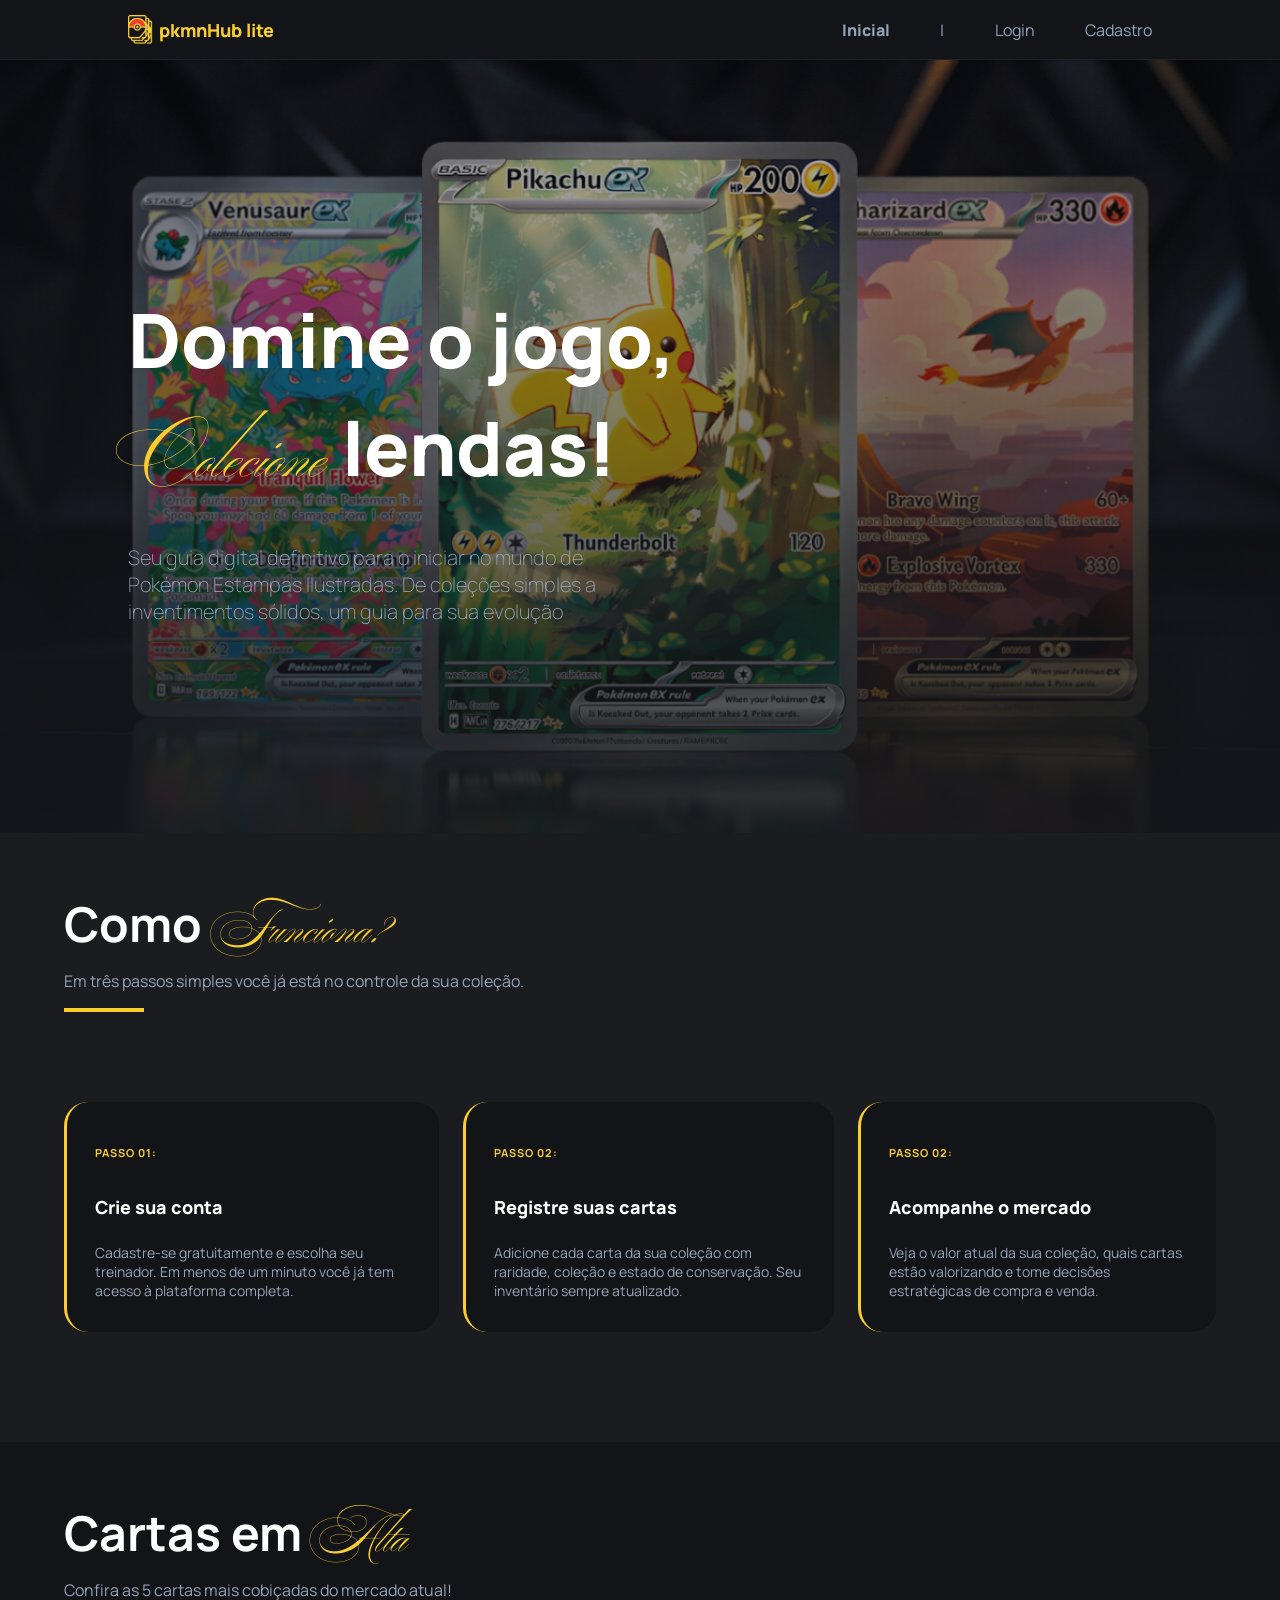
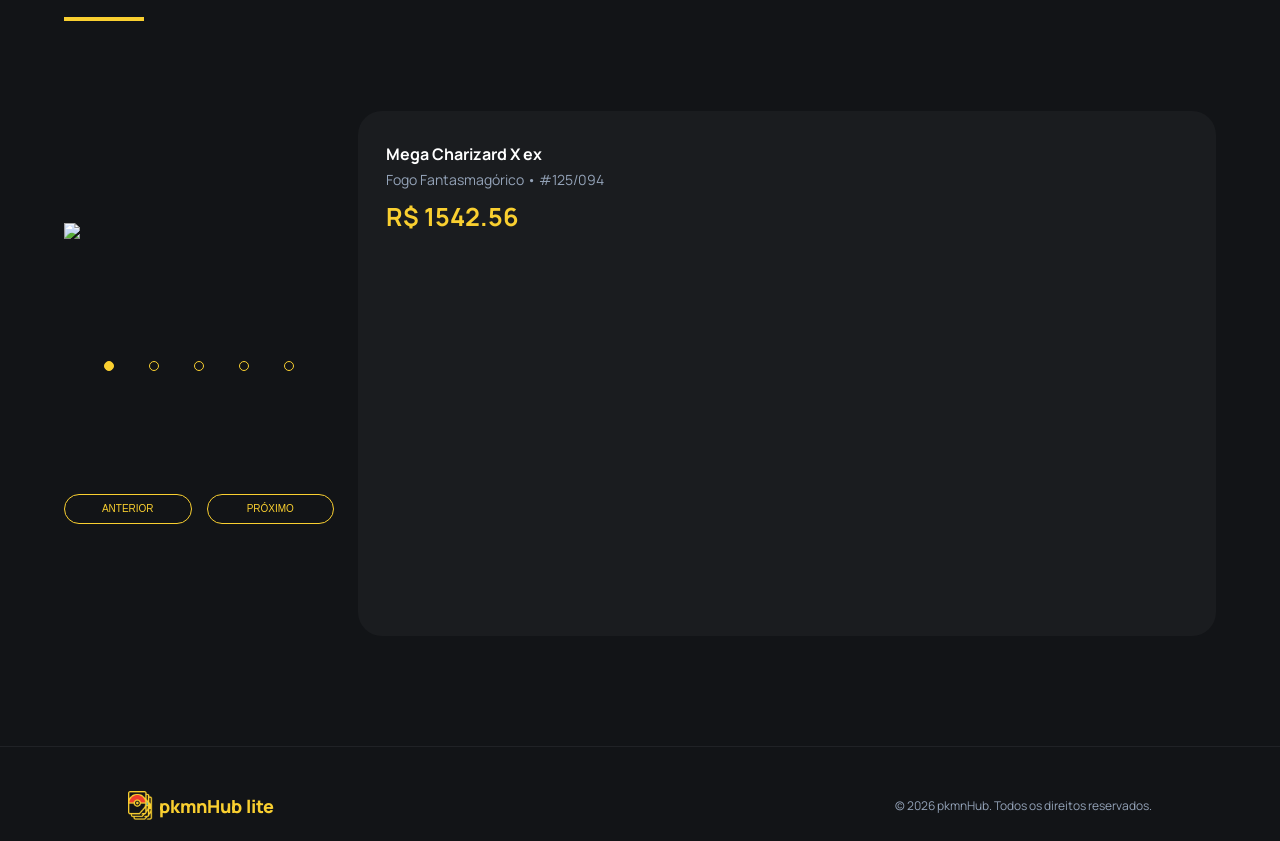
==== commit 7da84db0: "add: ajustes finais" ====
--- a/public/index.html
+++ b/public/index.html
@@ -82,7 +82,7 @@
     <p>Confira as 5 cartas mais cobiçadas do mercado atual!</p>
     <div class="line"></div>
     <div class="container">
-      <div class="wrapper">
+      <div class="wrapper" style="justify-content: space-evenly;">
         <img id="destaque_imagem" src="https://images.scrydex.com/pokemon/me2-125/large" style="width: 270px;">
         <div class="row" id="destaque_posicao" style="width: fit-content;">
         </div>
--- a/public/css/estilo.css
+++ b/public/css/estilo.css
@@ -637,4 +637,25 @@
   margin-top: -5px;
   margin-bottom: -5px;
 
-}+}
+
+.div-circulo {
+  cursor: pointer;
+  width: 10px !important;
+  height: 10px !important;
+  border-radius: 50% !important;
+  font-weight: 200;
+  margin: 10px;
+  background-color: transparent;
+  border: #F9CF30 1px solid;
+  color: #F9CF30;
+  display: flex;
+  align-items: center;
+  justify-content: center;
+}
+
+.div-circulo--ativo {
+  background-color: #F9CF30;
+  border: #F9CF30 1px solid;
+  color: #F9CF30;
+}
